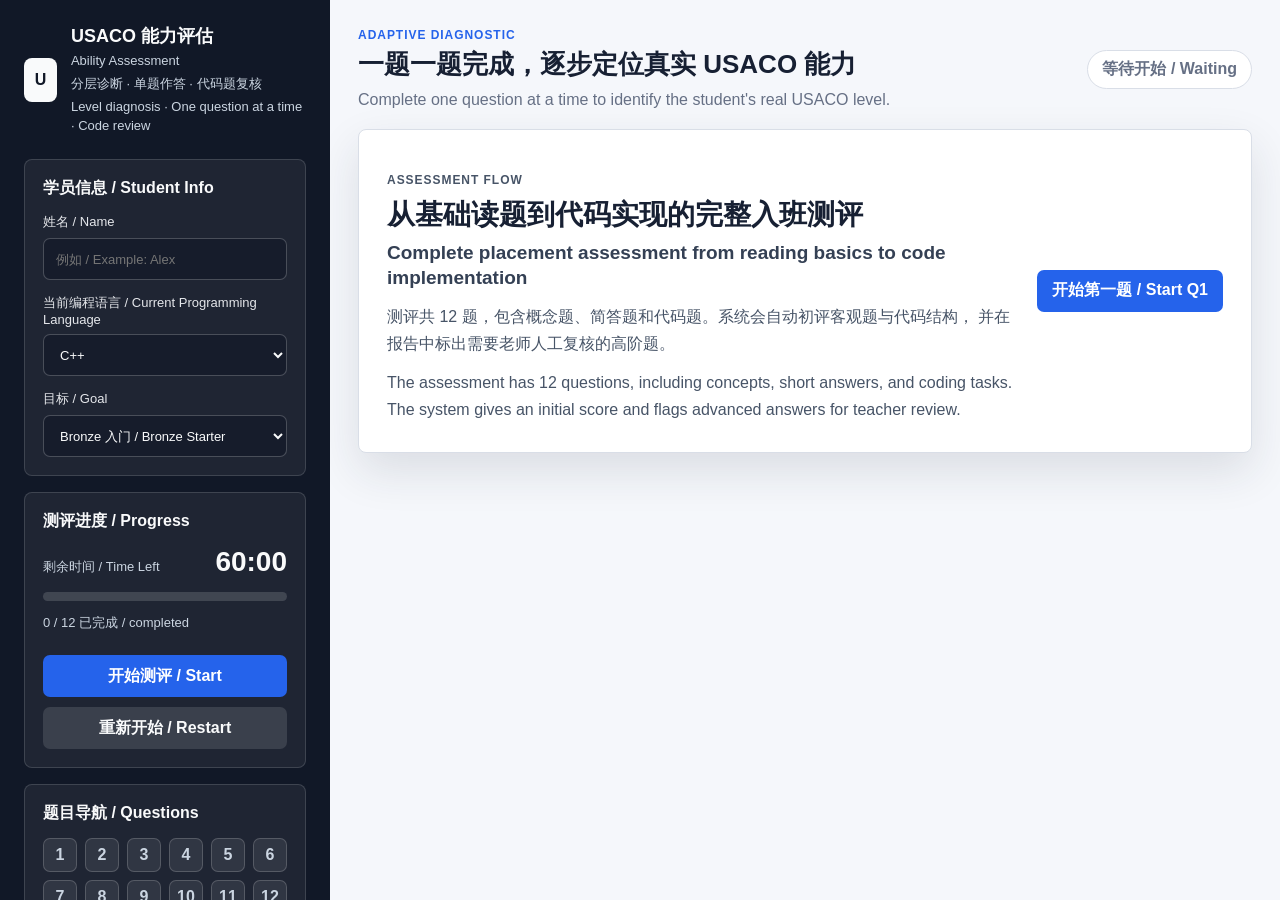
==== index.html @ 675e948f "Add bilingual assessment content" ====
<!doctype html>
<html lang="zh-CN">
  <head>
    <meta charset="utf-8">
    <meta name="viewport" content="width=device-width, initial-scale=1">
    <title>USACO 新学员能力评估 / New Student Assessment</title>
    <link rel="stylesheet" href="styles.css">
  </head>
  <body>
    <main class="app-shell">
      <aside class="sidebar" aria-label="测评控制台 / Assessment control panel">
        <div class="brand">
          <span class="brand-mark" aria-hidden="true">U</span>
          <div>
            <h1>USACO 能力评估</h1>
            <p>Ability Assessment</p>
            <p>分层诊断 · 单题作答 · 代码题复核</p>
            <p>Level diagnosis · One question at a time · Code review</p>
          </div>
        </div>

        <section class="panel student-panel" aria-labelledby="student-title">
          <h2 id="student-title">学员信息 / Student Info</h2>
          <label>
            姓名 / Name
            <input id="studentName" type="text" placeholder="例如 / Example: Alex">
          </label>
          <label>
            当前编程语言 / Current Programming Language
            <select id="studentLanguage">
              <option value="C++">C++</option>
              <option value="Python">Python</option>
              <option value="Java">Java</option>
              <option value="未确定 / Not sure">未确定 / Not sure</option>
            </select>
          </label>
          <label>
            目标 / Goal
            <select id="studentGoal">
              <option value="Bronze 入门 / Bronze Starter">Bronze 入门 / Bronze Starter</option>
              <option value="Bronze 冲 Silver / Bronze to Silver">Bronze 冲 Silver / Bronze to Silver</option>
              <option value="Silver 冲 Gold / Silver to Gold">Silver 冲 Gold / Silver to Gold</option>
              <option value="Gold 强化 / Gold Strengthening">Gold 强化 / Gold Strengthening</option>
            </select>
          </label>
        </section>

        <section class="panel progress-panel" aria-labelledby="progress-title">
          <h2 id="progress-title">测评进度 / Progress</h2>
          <div class="timer">
            <span>剩余时间 / Time Left</span>
            <strong id="timeLeft">60:00</strong>
          </div>
          <div class="progress-track" aria-hidden="true">
            <div id="progressFill"></div>
          </div>
          <p id="progressText">0 / 12 已完成 / completed</p>
          <button id="startBtn" class="primary-btn" type="button">开始测评 / Start</button>
          <button id="resetBtn" class="secondary-btn" type="button">重新开始 / Restart</button>
        </section>

        <section class="panel question-map" aria-labelledby="map-title">
          <h2 id="map-title">题目导航 / Questions</h2>
          <div id="questionMap" class="map-grid"></div>
        </section>
      </aside>

      <section class="workspace">
        <header class="topbar">
          <div>
            <p class="eyebrow">Adaptive Diagnostic</p>
            <h2>一题一题完成，逐步定位真实 USACO 能力</h2>
            <p class="subtitle">Complete one question at a time to identify the student's real USACO level.</p>
          </div>
          <div class="status-pill" id="levelPreview">等待开始 / Waiting</div>
        </header>

        <section id="intro" class="intro-panel">
          <div>
            <p class="eyebrow">Assessment Flow</p>
            <h2>从基础读题到代码实现的完整入班测评</h2>
            <h3>Complete placement assessment from reading basics to code implementation</h3>
            <p>
              测评共 12 题，包含概念题、简答题和代码题。系统会自动初评客观题与代码结构，
              并在报告中标出需要老师人工复核的高阶题。
            </p>
            <p>
              The assessment has 12 questions, including concepts, short answers, and coding tasks.
              The system gives an initial score and flags advanced answers for teacher review.
            </p>
          </div>
          <button id="introStartBtn" class="primary-action" type="button">开始第一题 / Start Q1</button>
        </section>

        <section id="questionStage" class="question-stage" aria-live="polite" hidden>
          <div class="stage-head">
            <div>
              <p id="questionKicker" class="eyebrow">Question</p>
              <h2 id="questionTitle"></h2>
            </div>
            <div id="questionType" class="type-pill"></div>
          </div>

          <article class="question-card">
            <div class="question-meta">
              <span id="questionBadge" class="badge"></span>
              <span id="questionPoints" class="points"></span>
            </div>
            <p id="questionPrompt" class="prompt"></p>
            <div id="problemBlock" class="problem-block" hidden></div>
            <div id="answerArea" class="answer-area"></div>
          </article>

          <div id="feedback" class="feedback" hidden></div>

          <nav class="stage-actions" aria-label="题目操作 / Question actions">
            <button id="prevBtn" class="secondary-btn" type="button">上一题 / Previous</button>
            <button id="saveBtn" class="primary-action" type="button">保存答案 / Save</button>
            <button id="nextBtn" class="secondary-btn" type="button">下一题 / Next</button>
            <button id="submitBtn" class="finish-btn" type="button">提交测评 / Submit</button>
          </nav>
        </section>

        <section id="report" class="report" aria-live="polite" hidden>
          <div class="report-header">
            <div>
              <p class="eyebrow">Assessment Report</p>
              <h2 id="reportTitle">测评报告 / Assessment Report</h2>
            </div>
            <button id="printBtn" class="secondary-btn" type="button">打印报告 / Print</button>
          </div>
          <div class="score-grid">
            <article>
              <span>综合分 / Overall Score</span>
              <strong id="finalScore">0</strong>
            </article>
            <article>
              <span>推荐班型 / Recommended Class</span>
              <strong id="recommendedLevel">待评估 / Pending</strong>
            </article>
            <article>
              <span>完成度 / Completion</span>
              <strong id="completionRate">0%</strong>
            </article>
          </div>
          <div class="report-columns">
            <div class="panel">
              <h3>能力雷达 / Skills</h3>
              <div id="skillBars" class="skill-bars"></div>
            </div>
            <div class="panel">
              <h3>诊断结论 / Diagnosis</h3>
              <ul id="diagnosisList" class="diagnosis-list"></ul>
            </div>
          </div>
          <div class="panel">
            <h3>代码题复核清单 / Code Review Checklist</h3>
            <div id="codeReviewList" class="review-list"></div>
          </div>
          <div class="panel">
            <h3>学习路径建议 / Study Plan</h3>
            <ol id="studyPlan" class="study-plan"></ol>
          </div>
        </section>
      </section>
    </main>

    <script src="app.js"></script>
  </body>
</html>
---- styles.css ----
:root {
  --ink: #172033;
  --muted: #667085;
  --line: #d9dee7;
  --paper: #f5f7fb;
  --surface: #ffffff;
  --accent: #2563eb;
  --accent-strong: #1747a6;
  --good: #15845b;
  --warn: #b86500;
  --danger: #b42318;
  --code: #101828;
  --shadow: 0 18px 45px rgba(31, 41, 55, 0.12);
}

* {
  box-sizing: border-box;
}

[hidden] {
  display: none !important;
}

body {
  margin: 0;
  color: var(--ink);
  background: var(--paper);
  font-family: "Segoe UI", "Microsoft YaHei", Arial, sans-serif;
}

button,
input,
select,
textarea {
  font: inherit;
}

button:disabled {
  cursor: not-allowed;
  opacity: 0.55;
}

.app-shell {
  display: grid;
  grid-template-columns: 330px minmax(0, 1fr);
  min-height: 100vh;
}

.sidebar {
  position: sticky;
  top: 0;
  height: 100vh;
  padding: 24px;
  background: #111827;
  color: #f9fafb;
  overflow-y: auto;
}

.brand {
  display: flex;
  align-items: center;
  gap: 14px;
  margin-bottom: 24px;
}

.brand-mark {
  display: grid;
  width: 44px;
  height: 44px;
  place-items: center;
  border-radius: 8px;
  background: #f9fafb;
  color: #111827;
  font-weight: 800;
}

.brand h1,
.brand p,
.panel h2,
.panel h3,
.topbar h2,
.topbar p,
.intro-panel h2,
.intro-panel h3,
.intro-panel p,
.question-card p,
.stage-head h2 {
  margin: 0;
}

.brand h1 {
  font-size: 18px;
}

.brand p {
  margin-top: 4px;
  color: #cbd5e1;
  font-size: 13px;
  line-height: 1.45;
}

.subtitle {
  max-width: 760px;
  margin-top: 6px !important;
  color: var(--muted);
  line-height: 1.45;
}

.panel {
  border: 1px solid var(--line);
  border-radius: 8px;
  background: var(--surface);
}

.sidebar .panel {
  border-color: rgba(255, 255, 255, 0.14);
  background: rgba(255, 255, 255, 0.06);
}

.student-panel,
.progress-panel,
.question-map {
  padding: 18px;
  margin-bottom: 16px;
}

.panel h2,
.panel h3 {
  font-size: 16px;
  margin-bottom: 14px;
}

label {
  display: grid;
  gap: 7px;
  margin-top: 14px;
  color: #e5e7eb;
  font-size: 13px;
}

input,
select {
  width: 100%;
  min-height: 42px;
  border: 1px solid rgba(255, 255, 255, 0.22);
  border-radius: 7px;
  padding: 0 12px;
  color: #f9fafb;
  background: rgba(17, 24, 39, 0.6);
}

select option {
  color: var(--ink);
}

.timer {
  display: flex;
  align-items: baseline;
  justify-content: space-between;
  gap: 12px;
  margin-bottom: 14px;
}

.timer span,
.progress-panel p {
  color: #cbd5e1;
  font-size: 13px;
}

.timer strong {
  font-size: 28px;
  letter-spacing: 0;
}

.progress-track {
  height: 9px;
  overflow: hidden;
  border-radius: 99px;
  background: rgba(255, 255, 255, 0.15);
}

.progress-track div {
  width: 0;
  height: 100%;
  background: #60a5fa;
  transition: width 180ms ease;
}

.primary-btn,
.secondary-btn,
.primary-action,
.finish-btn {
  min-height: 42px;
  border: 0;
  border-radius: 7px;
  padding: 0 15px;
  cursor: pointer;
  font-weight: 700;
}

.primary-btn,
.primary-action {
  color: #ffffff;
  background: var(--accent);
}

.primary-btn {
  width: 100%;
  margin-top: 10px;
}

.primary-btn:hover,
.primary-action:hover {
  background: var(--accent-strong);
}

.secondary-btn {
  color: var(--ink);
  background: #eef2f7;
}

.finish-btn {
  color: #ffffff;
  background: var(--good);
}

.sidebar .secondary-btn {
  width: 100%;
  margin-top: 10px;
  color: #f9fafb;
  background: rgba(255, 255, 255, 0.12);
}

.map-grid {
  display: grid;
  grid-template-columns: repeat(6, 1fr);
  gap: 8px;
}

.map-dot {
  min-width: 0;
  min-height: 34px;
  border: 1px solid rgba(255, 255, 255, 0.18);
  border-radius: 7px;
  color: #cbd5e1;
  background: rgba(255, 255, 255, 0.08);
  cursor: pointer;
  font-weight: 800;
}

.map-dot.done {
  color: #ffffff;
  background: rgba(37, 99, 235, 0.65);
}

.map-dot.active {
  outline: 2px solid #ffffff;
  outline-offset: 2px;
}

.workspace {
  min-width: 0;
  padding: 28px;
}

.topbar {
  display: flex;
  align-items: center;
  justify-content: space-between;
  gap: 20px;
  margin-bottom: 18px;
}

.eyebrow {
  color: var(--accent);
  font-size: 12px;
  font-weight: 800;
  letter-spacing: 0.08em;
  text-transform: uppercase;
}

.topbar h2 {
  margin-top: 5px;
  font-size: 26px;
}

.status-pill,
.type-pill {
  flex: 0 0 auto;
  border: 1px solid var(--line);
  border-radius: 999px;
  padding: 8px 14px;
  background: var(--surface);
  color: var(--muted);
  font-weight: 700;
}

.intro-panel,
.question-stage,
.report {
  max-width: 1060px;
}

.intro-panel {
  display: grid;
  grid-template-columns: minmax(0, 1fr) auto;
  align-items: center;
  gap: 24px;
  border: 1px solid var(--line);
  border-radius: 8px;
  padding: 28px;
  background: var(--surface);
  box-shadow: var(--shadow);
}

.intro-panel h2 {
  margin-top: 5px;
  font-size: 28px;
}

.intro-panel h3 {
  margin-top: 6px;
  color: #344054;
  font-size: 19px;
  font-weight: 700;
  line-height: 1.35;
}

.intro-panel p {
  max-width: 740px;
  margin-top: 12px;
  color: #475467;
  line-height: 1.7;
}

.stage-head {
  display: flex;
  align-items: center;
  justify-content: space-between;
  gap: 18px;
  margin-bottom: 16px;
}

.stage-head h2 {
  margin-top: 5px;
  font-size: 28px;
}

.question-card {
  display: grid;
  gap: 18px;
  border: 1px solid var(--line);
  border-radius: 8px;
  padding: 24px;
  background: var(--surface);
  box-shadow: 0 8px 25px rgba(31, 41, 55, 0.06);
}

.question-meta {
  display: flex;
  justify-content: space-between;
  gap: 12px;
  color: var(--muted);
  font-size: 12px;
  font-weight: 800;
}

.badge {
  border-radius: 999px;
  padding: 5px 9px;
  background: #eef2f7;
  color: #344054;
}

.points {
  padding-top: 5px;
}

.prompt {
  color: #344054;
  font-size: 17px;
  line-height: 1.7;
}

.problem-block {
  display: grid;
  gap: 16px;
  border: 1px solid #e4e7ec;
  border-radius: 8px;
  padding: 16px;
  background: #fbfcfe;
}

.problem-block dl {
  display: grid;
  gap: 10px;
  margin: 0;
}

.problem-block dl div {
  display: grid;
  grid-template-columns: 56px minmax(0, 1fr);
  gap: 10px;
}

.problem-block dt {
  color: var(--muted);
  font-weight: 800;
}

.problem-block dd {
  margin: 0;
  color: #344054;
  line-height: 1.55;
}

.samples {
  display: grid;
  grid-template-columns: repeat(2, minmax(0, 1fr));
  gap: 12px;
}

.samples span {
  display: block;
  margin-bottom: 6px;
  color: var(--muted);
  font-size: 13px;
  font-weight: 800;
}

pre,
textarea {
  font-family: Consolas, "Cascadia Mono", "Courier New", monospace;
}

pre {
  overflow: auto;
  margin: 0;
  border-radius: 7px;
  padding: 12px;
  color: #f8fafc;
  background: var(--code);
  line-height: 1.5;
}

.options {
  display: grid;
  gap: 10px;
}

.option {
  display: grid;
  grid-template-columns: 20px minmax(0, 1fr);
  align-items: start;
  gap: 10px;
  min-height: 46px;
  border: 1px solid var(--line);
  border-radius: 7px;
  padding: 12px;
  color: var(--ink);
  background: #fbfcfe;
  cursor: pointer;
}

.option input {
  width: 16px;
  height: 16px;
  min-height: 16px;
  margin: 2px 0 0;
  accent-color: var(--accent);
}

.option:has(input:checked) {
  border-color: var(--accent);
  background: #eff6ff;
}

.written-answer,
.code-answer {
  display: grid;
  gap: 12px;
}

textarea {
  width: 100%;
  resize: vertical;
  border: 1px solid var(--line);
  border-radius: 8px;
  padding: 14px;
  color: var(--ink);
  background: #fbfcfe;
  line-height: 1.55;
}

textarea:focus {
  border-color: var(--accent);
  outline: 3px solid rgba(37, 99, 235, 0.16);
}

.written-answer p,
.rubric p {
  margin: 0;
  color: var(--muted);
  line-height: 1.6;
}

.rubric {
  border: 1px solid #e4e7ec;
  border-radius: 8px;
  padding: 14px;
  background: #fbfcfe;
}

.rubric strong {
  display: block;
  margin-bottom: 8px;
}

.rubric ul {
  margin: 0 0 10px;
  padding-left: 20px;
  color: #475467;
  line-height: 1.6;
}

.feedback {
  margin-top: 14px;
  border-radius: 8px;
  padding: 12px 14px;
  font-weight: 700;
}

.feedback.good {
  color: #075e42;
  background: #dcfce7;
}

.feedback.warn {
  color: #8a4b00;
  background: #fff4d6;
}

.stage-actions {
  display: flex;
  flex-wrap: wrap;
  justify-content: flex-end;
  gap: 10px;
  margin-top: 18px;
}

.report {
  margin-top: 24px;
  padding-top: 4px;
}

.report-header {
  display: flex;
  align-items: center;
  justify-content: space-between;
  gap: 16px;
  margin-bottom: 16px;
}

.report-header h2 {
  margin: 4px 0 0;
}

.score-grid {
  display: grid;
  grid-template-columns: repeat(3, minmax(0, 1fr));
  gap: 14px;
  margin-bottom: 16px;
}

.score-grid article {
  border: 1px solid var(--line);
  border-radius: 8px;
  padding: 18px;
  background: var(--surface);
}

.score-grid span {
  color: var(--muted);
  font-size: 13px;
}

.score-grid strong {
  display: block;
  margin-top: 8px;
  font-size: 26px;
}

.report-columns {
  display: grid;
  grid-template-columns: minmax(0, 1fr) minmax(0, 1fr);
  gap: 16px;
  margin-bottom: 16px;
}

.report .panel {
  padding: 18px;
  margin-bottom: 16px;
}

.skill-bars {
  display: grid;
  gap: 12px;
}

.skill-row {
  display: grid;
  gap: 6px;
}

.skill-label {
  display: flex;
  justify-content: space-between;
  gap: 10px;
  color: #344054;
  font-size: 13px;
  font-weight: 700;
}

.bar {
  height: 9px;
  overflow: hidden;
  border-radius: 999px;
  background: #eef2f7;
}

.bar div {
  height: 100%;
  border-radius: inherit;
  background: var(--good);
}

.diagnosis-list,
.study-plan {
  margin: 0;
  padding-left: 20px;
  color: #475467;
  line-height: 1.7;
}

.review-list {
  display: grid;
  gap: 12px;
}

.review-item {
  display: grid;
  gap: 10px;
  border: 1px solid #e4e7ec;
  border-radius: 8px;
  padding: 14px;
  background: #fbfcfe;
}

.review-item div {
  display: flex;
  justify-content: space-between;
  gap: 12px;
}

.review-item span,
.review-item p {
  color: var(--muted);
}

.review-item p {
  margin: 0;
  line-height: 1.55;
}

@media (max-width: 980px) {
  .app-shell {
    grid-template-columns: 1fr;
  }

  .sidebar {
    position: static;
    height: auto;
  }

  .intro-panel,
  .samples,
  .report-columns {
    grid-template-columns: 1fr;
  }
}

@media (max-width: 640px) {
  .workspace,
  .sidebar {
    padding: 18px;
  }

  .topbar,
  .stage-head,
  .report-header,
  .review-item div {
    align-items: stretch;
    flex-direction: column;
  }

  .topbar h2,
  .stage-head h2,
  .intro-panel h2 {
    font-size: 22px;
  }

  .score-grid {
    grid-template-columns: 1fr;
  }

  .stage-actions {
    justify-content: stretch;
  }

  .stage-actions button {
    flex: 1 1 140px;
  }
}

@media print {
  .sidebar,
  .intro-panel,
  .question-stage,
  #printBtn {
    display: none;
  }

  .app-shell {
    display: block;
  }

  .workspace {
    padding: 0;
  }
}
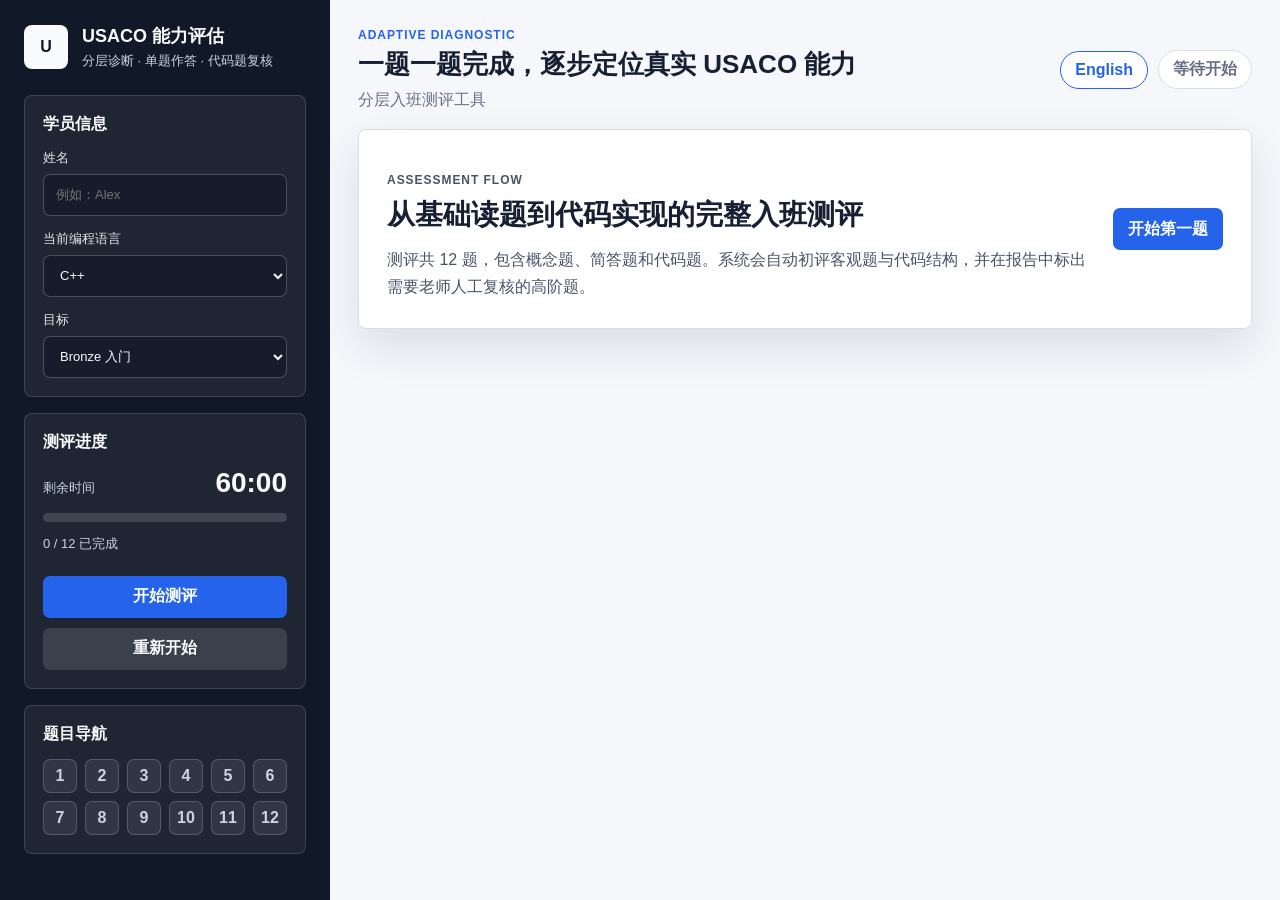
==== commit 3bb536f5: "Add language toggle for assessment" ====
--- a/index.html
+++ b/index.html
@@ -3,64 +3,62 @@
   <head>
     <meta charset="utf-8">
     <meta name="viewport" content="width=device-width, initial-scale=1">
-    <title>USACO 新学员能力评估 / New Student Assessment</title>
+    <title>USACO 新学员能力评估</title>
     <link rel="stylesheet" href="styles.css">
   </head>
   <body>
     <main class="app-shell">
-      <aside class="sidebar" aria-label="测评控制台 / Assessment control panel">
+      <aside class="sidebar" aria-label="测评控制台">
         <div class="brand">
           <span class="brand-mark" aria-hidden="true">U</span>
           <div>
             <h1>USACO 能力评估</h1>
-            <p>Ability Assessment</p>
-            <p>分层诊断 · 单题作答 · 代码题复核</p>
-            <p>Level diagnosis · One question at a time · Code review</p>
+            <p id="brandTagline">分层诊断 · 单题作答 · 代码题复核</p>
           </div>
         </div>
 
         <section class="panel student-panel" aria-labelledby="student-title">
-          <h2 id="student-title">学员信息 / Student Info</h2>
+          <h2 id="student-title">学员信息</h2>
           <label>
-            姓名 / Name
-            <input id="studentName" type="text" placeholder="例如 / Example: Alex">
+            <span id="studentNameLabel">姓名</span>
+            <input id="studentName" type="text" placeholder="例如：Alex">
           </label>
           <label>
-            当前编程语言 / Current Programming Language
+            <span id="studentLanguageLabel">当前编程语言</span>
             <select id="studentLanguage">
               <option value="C++">C++</option>
               <option value="Python">Python</option>
               <option value="Java">Java</option>
-              <option value="未确定 / Not sure">未确定 / Not sure</option>
+              <option value="undecided">未确定</option>
             </select>
           </label>
           <label>
-            目标 / Goal
+            <span id="studentGoalLabel">目标</span>
             <select id="studentGoal">
-              <option value="Bronze 入门 / Bronze Starter">Bronze 入门 / Bronze Starter</option>
-              <option value="Bronze 冲 Silver / Bronze to Silver">Bronze 冲 Silver / Bronze to Silver</option>
-              <option value="Silver 冲 Gold / Silver to Gold">Silver 冲 Gold / Silver to Gold</option>
-              <option value="Gold 强化 / Gold Strengthening">Gold 强化 / Gold Strengthening</option>
+              <option value="bronze-starter">Bronze 入门</option>
+              <option value="bronze-to-silver">Bronze 冲 Silver</option>
+              <option value="silver-to-gold">Silver 冲 Gold</option>
+              <option value="gold-intensive">Gold 强化</option>
             </select>
           </label>
         </section>
 
         <section class="panel progress-panel" aria-labelledby="progress-title">
-          <h2 id="progress-title">测评进度 / Progress</h2>
+          <h2 id="progress-title">测评进度</h2>
           <div class="timer">
-            <span>剩余时间 / Time Left</span>
+            <span id="timeLeftLabel">剩余时间</span>
             <strong id="timeLeft">60:00</strong>
           </div>
           <div class="progress-track" aria-hidden="true">
             <div id="progressFill"></div>
           </div>
-          <p id="progressText">0 / 12 已完成 / completed</p>
-          <button id="startBtn" class="primary-btn" type="button">开始测评 / Start</button>
-          <button id="resetBtn" class="secondary-btn" type="button">重新开始 / Restart</button>
+          <p id="progressText">0 / 12 已完成</p>
+          <button id="startBtn" class="primary-btn" type="button">开始测评</button>
+          <button id="resetBtn" class="secondary-btn" type="button">重新开始</button>
         </section>
 
         <section class="panel question-map" aria-labelledby="map-title">
-          <h2 id="map-title">题目导航 / Questions</h2>
+          <h2 id="map-title">题目导航</h2>
           <div id="questionMap" class="map-grid"></div>
         </section>
       </aside>
@@ -68,28 +66,26 @@
       <section class="workspace">
         <header class="topbar">
           <div>
-            <p class="eyebrow">Adaptive Diagnostic</p>
-            <h2>一题一题完成，逐步定位真实 USACO 能力</h2>
-            <p class="subtitle">Complete one question at a time to identify the student's real USACO level.</p>
+            <p id="topEyebrow" class="eyebrow">Adaptive Diagnostic</p>
+            <h2 id="topTitle">一题一题完成，逐步定位真实 USACO 能力</h2>
+            <p id="topSubtitle" class="subtitle">分层入班测评工具</p>
           </div>
-          <div class="status-pill" id="levelPreview">等待开始 / Waiting</div>
+          <div class="topbar-actions">
+            <button id="languageToggle" class="language-btn" type="button">English</button>
+            <div class="status-pill" id="levelPreview">等待开始</div>
+          </div>
         </header>
 
         <section id="intro" class="intro-panel">
           <div>
-            <p class="eyebrow">Assessment Flow</p>
-            <h2>从基础读题到代码实现的完整入班测评</h2>
-            <h3>Complete placement assessment from reading basics to code implementation</h3>
-            <p>
+            <p id="introEyebrow" class="eyebrow">Assessment Flow</p>
+            <h2 id="introTitle">从基础读题到代码实现的完整入班测评</h2>
+            <p id="introCopy">
               测评共 12 题，包含概念题、简答题和代码题。系统会自动初评客观题与代码结构，
               并在报告中标出需要老师人工复核的高阶题。
             </p>
-            <p>
-              The assessment has 12 questions, including concepts, short answers, and coding tasks.
-              The system gives an initial score and flags advanced answers for teacher review.
-            </p>
           </div>
-          <button id="introStartBtn" class="primary-action" type="button">开始第一题 / Start Q1</button>
+          <button id="introStartBtn" class="primary-action" type="button">开始第一题</button>
         </section>
 
         <section id="questionStage" class="question-stage" aria-live="polite" hidden>
@@ -113,11 +109,11 @@
 
           <div id="feedback" class="feedback" hidden></div>
 
-          <nav class="stage-actions" aria-label="题目操作 / Question actions">
-            <button id="prevBtn" class="secondary-btn" type="button">上一题 / Previous</button>
-            <button id="saveBtn" class="primary-action" type="button">保存答案 / Save</button>
-            <button id="nextBtn" class="secondary-btn" type="button">下一题 / Next</button>
-            <button id="submitBtn" class="finish-btn" type="button">提交测评 / Submit</button>
+          <nav class="stage-actions" aria-label="题目操作">
+            <button id="prevBtn" class="secondary-btn" type="button">上一题</button>
+            <button id="saveBtn" class="primary-action" type="button">保存答案</button>
+            <button id="nextBtn" class="secondary-btn" type="button">下一题</button>
+            <button id="submitBtn" class="finish-btn" type="button">提交测评</button>
           </nav>
         </section>
 
@@ -125,40 +121,40 @@
           <div class="report-header">
             <div>
               <p class="eyebrow">Assessment Report</p>
-              <h2 id="reportTitle">测评报告 / Assessment Report</h2>
+              <h2 id="reportTitle">测评报告</h2>
             </div>
-            <button id="printBtn" class="secondary-btn" type="button">打印报告 / Print</button>
+            <button id="printBtn" class="secondary-btn" type="button">打印报告</button>
           </div>
           <div class="score-grid">
             <article>
-              <span>综合分 / Overall Score</span>
+              <span id="finalScoreLabel">综合分</span>
               <strong id="finalScore">0</strong>
             </article>
             <article>
-              <span>推荐班型 / Recommended Class</span>
-              <strong id="recommendedLevel">待评估 / Pending</strong>
+              <span id="recommendedLevelLabel">推荐班型</span>
+              <strong id="recommendedLevel">待评估</strong>
             </article>
             <article>
-              <span>完成度 / Completion</span>
+              <span id="completionRateLabel">完成度</span>
               <strong id="completionRate">0%</strong>
             </article>
           </div>
           <div class="report-columns">
             <div class="panel">
-              <h3>能力雷达 / Skills</h3>
+              <h3 id="skillBarsTitle">能力雷达</h3>
               <div id="skillBars" class="skill-bars"></div>
             </div>
             <div class="panel">
-              <h3>诊断结论 / Diagnosis</h3>
+              <h3 id="diagnosisTitle">诊断结论</h3>
               <ul id="diagnosisList" class="diagnosis-list"></ul>
             </div>
           </div>
           <div class="panel">
-            <h3>代码题复核清单 / Code Review Checklist</h3>
+            <h3 id="codeReviewTitle">代码题复核清单</h3>
             <div id="codeReviewList" class="review-list"></div>
           </div>
           <div class="panel">
-            <h3>学习路径建议 / Study Plan</h3>
+            <h3 id="studyPlanTitle">学习路径建议</h3>
             <ol id="studyPlan" class="study-plan"></ol>
           </div>
         </section>
--- a/styles.css
+++ b/styles.css
@@ -271,6 +271,12 @@
   margin-bottom: 18px;
 }
 
+.topbar-actions {
+  display: flex;
+  align-items: center;
+  gap: 10px;
+}
+
 .eyebrow {
   color: var(--accent);
   font-size: 12px;
@@ -293,6 +299,23 @@
   background: var(--surface);
   color: var(--muted);
   font-weight: 700;
+}
+
+.language-btn {
+  flex: 0 0 auto;
+  min-height: 38px;
+  border: 1px solid var(--accent);
+  border-radius: 999px;
+  padding: 0 14px;
+  color: var(--accent);
+  background: #ffffff;
+  cursor: pointer;
+  font-weight: 800;
+}
+
+.language-btn:hover {
+  color: #ffffff;
+  background: var(--accent);
 }
 
 .intro-panel,
@@ -696,6 +719,7 @@
   }
 
   .topbar,
+  .topbar-actions,
   .stage-head,
   .report-header,
   .review-item div {
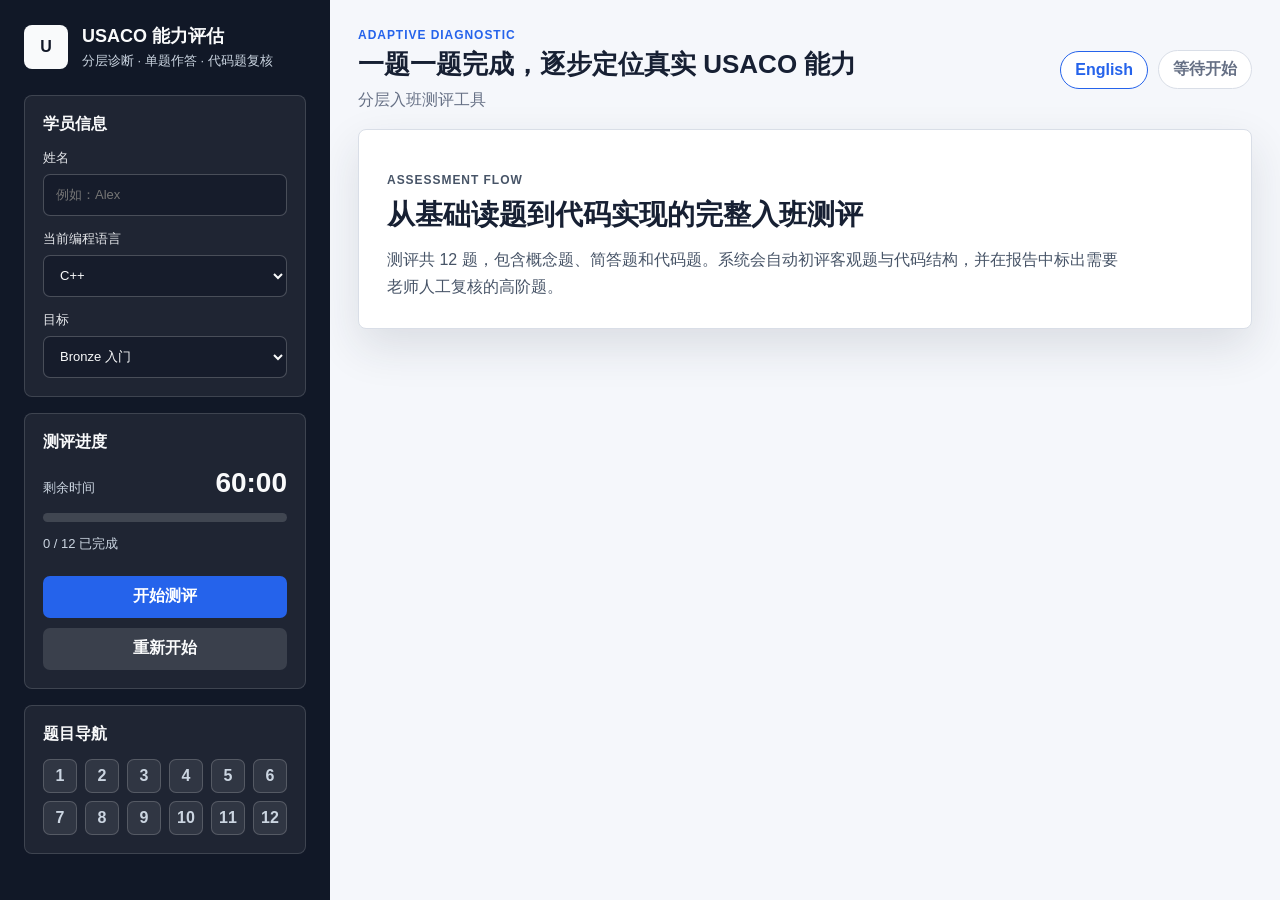
==== commit 4b35bbfb: "Remove duplicate assessment start action" ====
--- a/index.html
+++ b/index.html
@@ -85,7 +85,6 @@
               并在报告中标出需要老师人工复核的高阶题。
             </p>
           </div>
-          <button id="introStartBtn" class="primary-action" type="button">开始第一题</button>
         </section>
 
         <section id="questionStage" class="question-stage" aria-live="polite" hidden>
--- a/styles.css
+++ b/styles.css
@@ -325,10 +325,6 @@
 }
 
 .intro-panel {
-  display: grid;
-  grid-template-columns: minmax(0, 1fr) auto;
-  align-items: center;
-  gap: 24px;
   border: 1px solid var(--line);
   border-radius: 8px;
   padding: 28px;
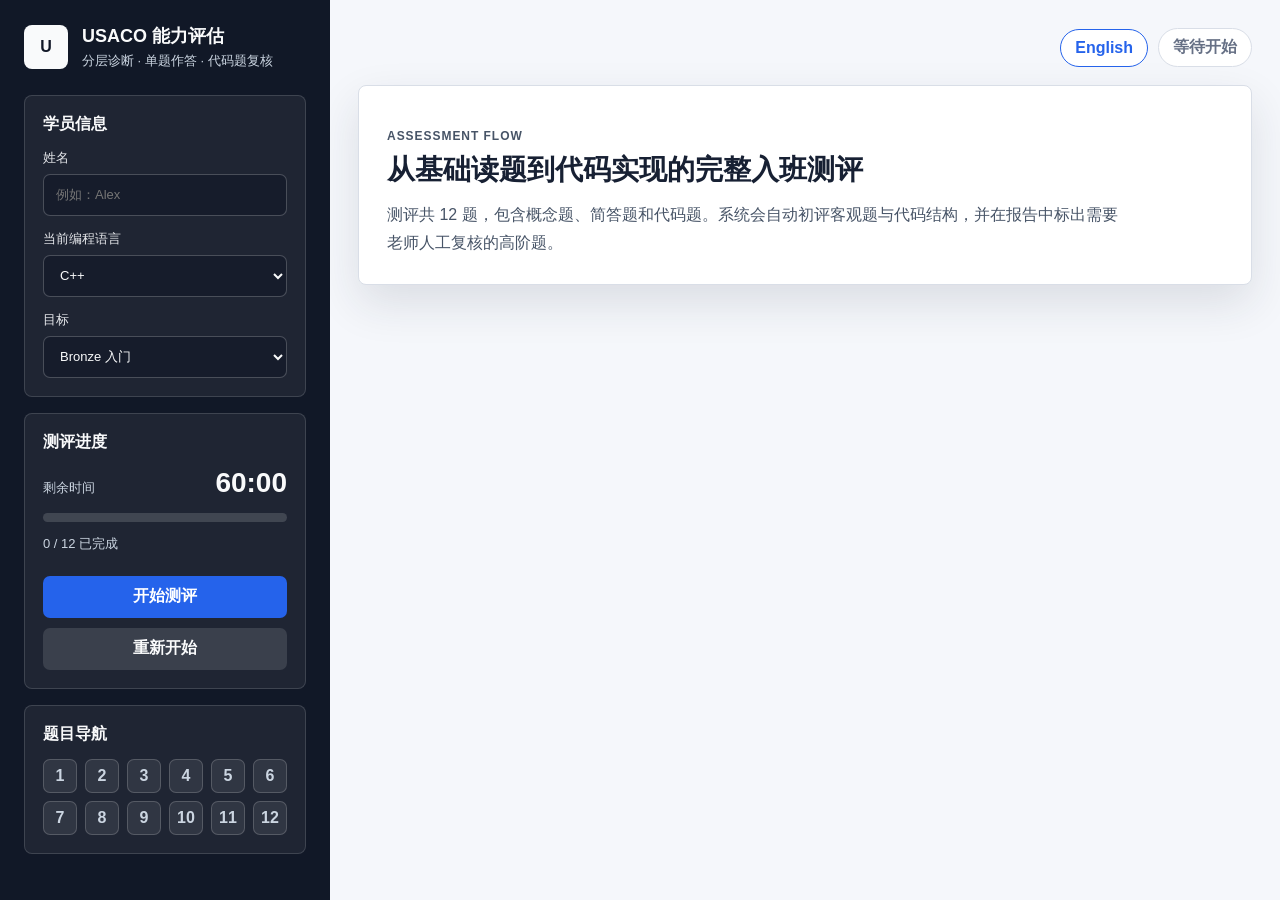
==== commit ef6db5de: "Remove top diagnostic heading" ====
--- a/index.html
+++ b/index.html
@@ -65,11 +65,6 @@
 
       <section class="workspace">
         <header class="topbar">
-          <div>
-            <p id="topEyebrow" class="eyebrow">Adaptive Diagnostic</p>
-            <h2 id="topTitle">一题一题完成，逐步定位真实 USACO 能力</h2>
-            <p id="topSubtitle" class="subtitle">分层入班测评工具</p>
-          </div>
           <div class="topbar-actions">
             <button id="languageToggle" class="language-btn" type="button">English</button>
             <div class="status-pill" id="levelPreview">等待开始</div>
--- a/styles.css
+++ b/styles.css
@@ -266,7 +266,7 @@
 .topbar {
   display: flex;
   align-items: center;
-  justify-content: space-between;
+  justify-content: flex-end;
   gap: 20px;
   margin-bottom: 18px;
 }
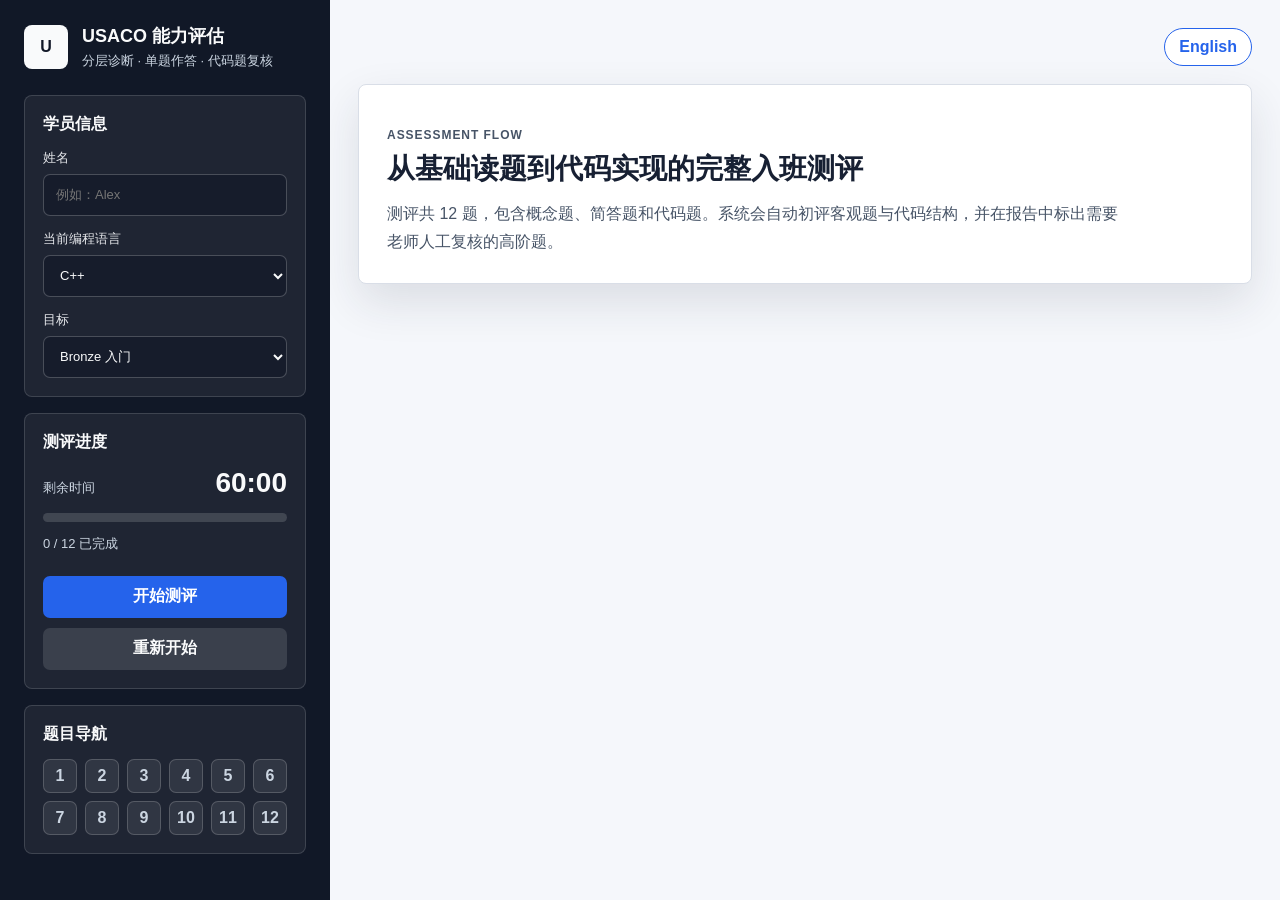
==== commit 6c82ef37: "Remove assessment status pill" ====
--- a/index.html
+++ b/index.html
@@ -67,7 +67,6 @@
         <header class="topbar">
           <div class="topbar-actions">
             <button id="languageToggle" class="language-btn" type="button">English</button>
-            <div class="status-pill" id="levelPreview">等待开始</div>
           </div>
         </header>
 
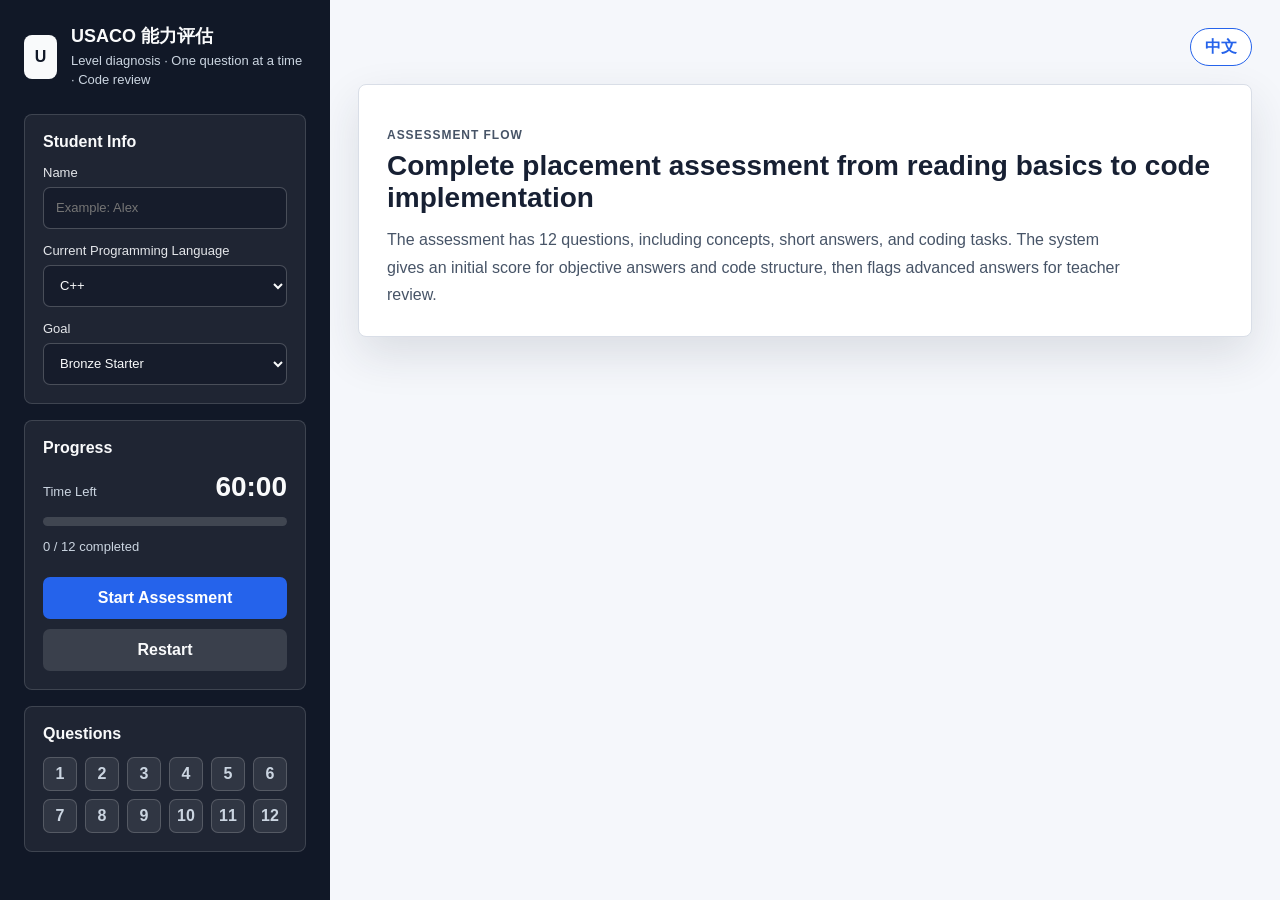
==== commit 70c00235: "Set English as default language" ====
--- a/index.html
+++ b/index.html
@@ -1,9 +1,9 @@
 <!doctype html>
-<html lang="zh-CN">
+<html lang="en">
   <head>
     <meta charset="utf-8">
     <meta name="viewport" content="width=device-width, initial-scale=1">
-    <title>USACO 新学员能力评估</title>
+    <title>USACO New Student Assessment</title>
     <link rel="stylesheet" href="styles.css">
   </head>
   <body>
@@ -66,7 +66,7 @@
       <section class="workspace">
         <header class="topbar">
           <div class="topbar-actions">
-            <button id="languageToggle" class="language-btn" type="button">English</button>
+            <button id="languageToggle" class="language-btn" type="button">中文</button>
           </div>
         </header>
 
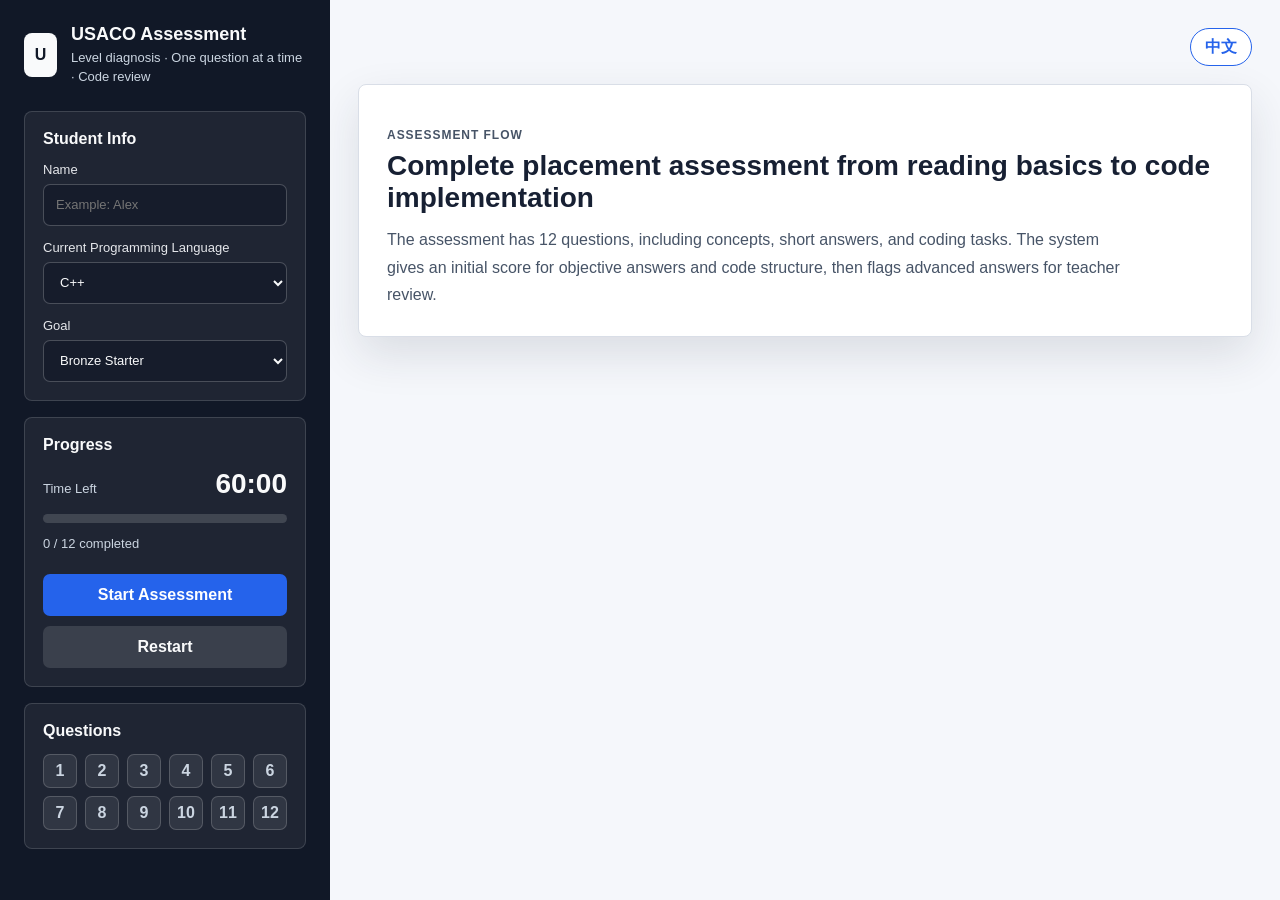
==== commit b36056ab: "Refactor data model, persist progress, harden a11y Merge questions+questionEnglish into one bilingua" ====
--- a/index.html
+++ b/index.html
@@ -8,23 +8,23 @@
   </head>
   <body>
     <main class="app-shell">
-      <aside class="sidebar" aria-label="测评控制台">
+      <aside class="sidebar" aria-label="测评控制台" data-i18n-aria-label="sidebarAriaLabel">
         <div class="brand">
           <span class="brand-mark" aria-hidden="true">U</span>
           <div>
-            <h1>USACO 能力评估</h1>
-            <p id="brandTagline">分层诊断 · 单题作答 · 代码题复核</p>
+            <h1 data-i18n="brandTitle">USACO 能力评估</h1>
+            <p id="brandTagline" data-i18n="brandTagline">分层诊断 · 单题作答 · 代码题复核</p>
           </div>
         </div>
 
         <section class="panel student-panel" aria-labelledby="student-title">
-          <h2 id="student-title">学员信息</h2>
+          <h2 id="student-title" data-i18n="studentTitle">学员信息</h2>
           <label>
-            <span id="studentNameLabel">姓名</span>
-            <input id="studentName" type="text" placeholder="例如：Alex">
+            <span id="studentNameLabel" data-i18n="studentNameLabel">姓名</span>
+            <input id="studentName" type="text" placeholder="例如：Alex" data-i18n-placeholder="studentNamePlaceholder" autocomplete="off">
           </label>
           <label>
-            <span id="studentLanguageLabel">当前编程语言</span>
+            <span id="studentLanguageLabel" data-i18n="studentLanguageLabel">当前编程语言</span>
             <select id="studentLanguage">
               <option value="C++">C++</option>
               <option value="Python">Python</option>
@@ -33,7 +33,7 @@
             </select>
           </label>
           <label>
-            <span id="studentGoalLabel">目标</span>
+            <span id="studentGoalLabel" data-i18n="studentGoalLabel">目标</span>
             <select id="studentGoal">
               <option value="bronze-starter">Bronze 入门</option>
               <option value="bronze-to-silver">Bronze 冲 Silver</option>
@@ -44,40 +44,37 @@
         </section>
 
         <section class="panel progress-panel" aria-labelledby="progress-title">
-          <h2 id="progress-title">测评进度</h2>
+          <h2 id="progress-title" data-i18n="progressTitle">测评进度</h2>
           <div class="timer">
-            <span id="timeLeftLabel">剩余时间</span>
-            <strong id="timeLeft">60:00</strong>
+            <span id="timeLeftLabel" data-i18n="timeLeftLabel">剩余时间</span>
+            <strong id="timeLeft" role="timer" aria-live="off">60:00</strong>
           </div>
           <div class="progress-track" aria-hidden="true">
             <div id="progressFill"></div>
           </div>
-          <p id="progressText">0 / 12 已完成</p>
+          <p id="progressText" aria-live="polite">0 / 12 已完成</p>
           <button id="startBtn" class="primary-btn" type="button">开始测评</button>
-          <button id="resetBtn" class="secondary-btn" type="button">重新开始</button>
+          <button id="resetBtn" class="secondary-btn" type="button" data-i18n="reset">重新开始</button>
         </section>
 
         <section class="panel question-map" aria-labelledby="map-title">
-          <h2 id="map-title">题目导航</h2>
-          <div id="questionMap" class="map-grid"></div>
+          <h2 id="map-title" data-i18n="mapTitle">题目导航</h2>
+          <div id="questionMap" class="map-grid" role="list"></div>
         </section>
       </aside>
 
       <section class="workspace">
         <header class="topbar">
           <div class="topbar-actions">
-            <button id="languageToggle" class="language-btn" type="button">中文</button>
+            <button id="languageToggle" class="language-btn" type="button" data-i18n="switchLanguage">中文</button>
           </div>
         </header>
 
         <section id="intro" class="intro-panel">
           <div>
-            <p id="introEyebrow" class="eyebrow">Assessment Flow</p>
-            <h2 id="introTitle">从基础读题到代码实现的完整入班测评</h2>
-            <p id="introCopy">
-              测评共 12 题，包含概念题、简答题和代码题。系统会自动初评客观题与代码结构，
-              并在报告中标出需要老师人工复核的高阶题。
-            </p>
+            <p id="introEyebrow" class="eyebrow" data-i18n="introEyebrow">Assessment Flow</p>
+            <h2 id="introTitle" data-i18n="introTitle">从基础读题到代码实现的完整入班测评</h2>
+            <p id="introCopy" data-i18n="introCopy">测评共 12 题，包含概念题、简答题和代码题。系统会自动初评客观题与代码结构，并在报告中标出需要老师人工复核的高阶题。</p>
           </div>
         </section>
 
@@ -100,54 +97,54 @@
             <div id="answerArea" class="answer-area"></div>
           </article>
 
-          <div id="feedback" class="feedback" hidden></div>
+          <div id="feedback" class="feedback" role="status" hidden></div>
 
-          <nav class="stage-actions" aria-label="题目操作">
-            <button id="prevBtn" class="secondary-btn" type="button">上一题</button>
-            <button id="saveBtn" class="primary-action" type="button">保存答案</button>
-            <button id="nextBtn" class="secondary-btn" type="button">下一题</button>
-            <button id="submitBtn" class="finish-btn" type="button">提交测评</button>
+          <nav class="stage-actions" aria-label="题目操作" data-i18n-aria-label="stageActionsAriaLabel">
+            <button id="prevBtn" class="secondary-btn" type="button" data-i18n="prev">上一题</button>
+            <button id="saveBtn" class="primary-action" type="button" data-i18n="save">保存答案</button>
+            <button id="nextBtn" class="secondary-btn" type="button" data-i18n="next">下一题</button>
+            <button id="submitBtn" class="finish-btn" type="button" data-i18n="submit">提交测评</button>
           </nav>
         </section>
 
         <section id="report" class="report" aria-live="polite" hidden>
           <div class="report-header">
             <div>
-              <p class="eyebrow">Assessment Report</p>
-              <h2 id="reportTitle">测评报告</h2>
+              <p class="eyebrow" data-i18n="reportEyebrow">Assessment Report</p>
+              <h2 id="reportTitle" data-i18n="reportTitle">测评报告</h2>
             </div>
-            <button id="printBtn" class="secondary-btn" type="button">打印报告</button>
+            <button id="printBtn" class="secondary-btn" type="button" data-i18n="print">打印报告</button>
           </div>
           <div class="score-grid">
             <article>
-              <span id="finalScoreLabel">综合分</span>
+              <span id="finalScoreLabel" data-i18n="finalScoreLabel">综合分</span>
               <strong id="finalScore">0</strong>
             </article>
             <article>
-              <span id="recommendedLevelLabel">推荐班型</span>
+              <span id="recommendedLevelLabel" data-i18n="recommendedLevelLabel">推荐班型</span>
               <strong id="recommendedLevel">待评估</strong>
             </article>
             <article>
-              <span id="completionRateLabel">完成度</span>
+              <span id="completionRateLabel" data-i18n="completionRateLabel">完成度</span>
               <strong id="completionRate">0%</strong>
             </article>
           </div>
           <div class="report-columns">
             <div class="panel">
-              <h3 id="skillBarsTitle">能力雷达</h3>
+              <h3 id="skillBarsTitle" data-i18n="skillBarsTitle">能力雷达</h3>
               <div id="skillBars" class="skill-bars"></div>
             </div>
             <div class="panel">
-              <h3 id="diagnosisTitle">诊断结论</h3>
+              <h3 id="diagnosisTitle" data-i18n="diagnosisTitle">诊断结论</h3>
               <ul id="diagnosisList" class="diagnosis-list"></ul>
             </div>
           </div>
           <div class="panel">
-            <h3 id="codeReviewTitle">代码题复核清单</h3>
+            <h3 id="codeReviewTitle" data-i18n="codeReviewTitle">代码题复核清单</h3>
             <div id="codeReviewList" class="review-list"></div>
           </div>
           <div class="panel">
-            <h3 id="studyPlanTitle">学习路径建议</h3>
+            <h3 id="studyPlanTitle" data-i18n="studyPlanTitle">学习路径建议</h3>
             <ol id="studyPlan" class="study-plan"></ol>
           </div>
         </section>
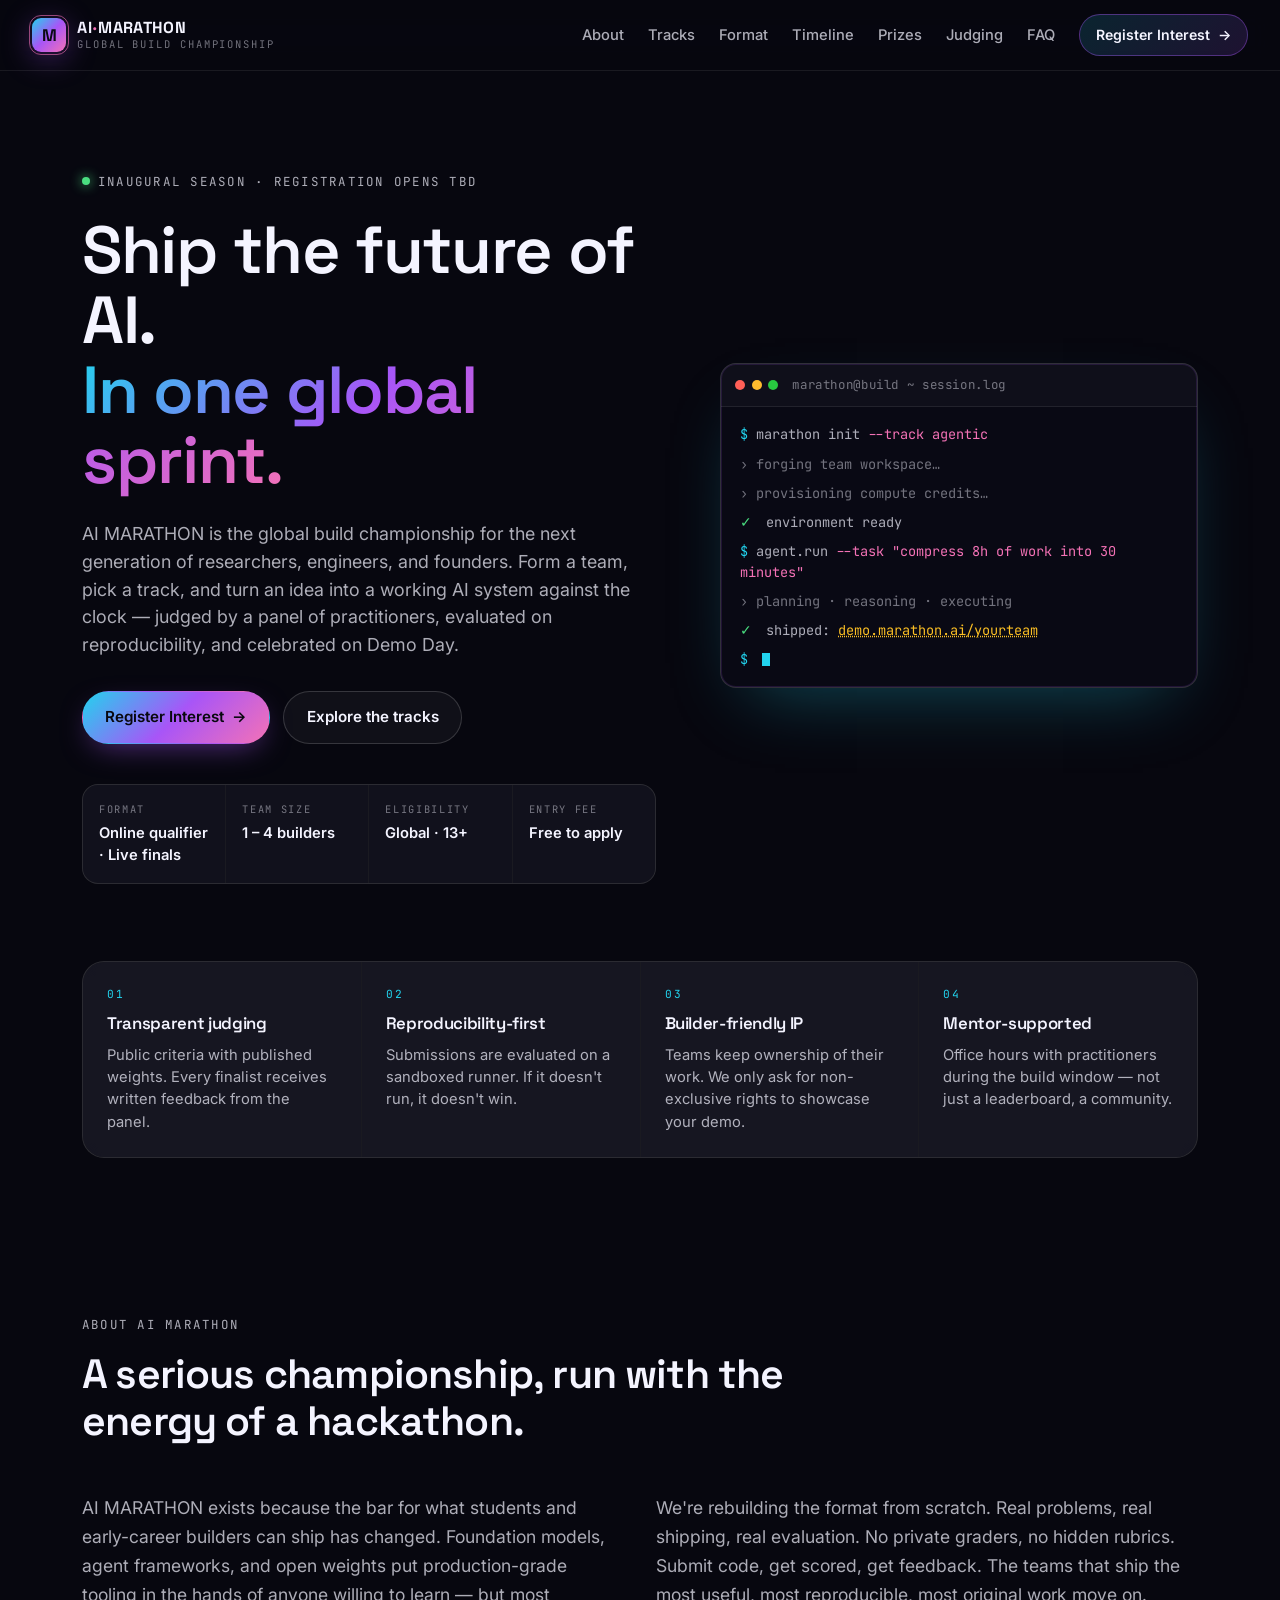
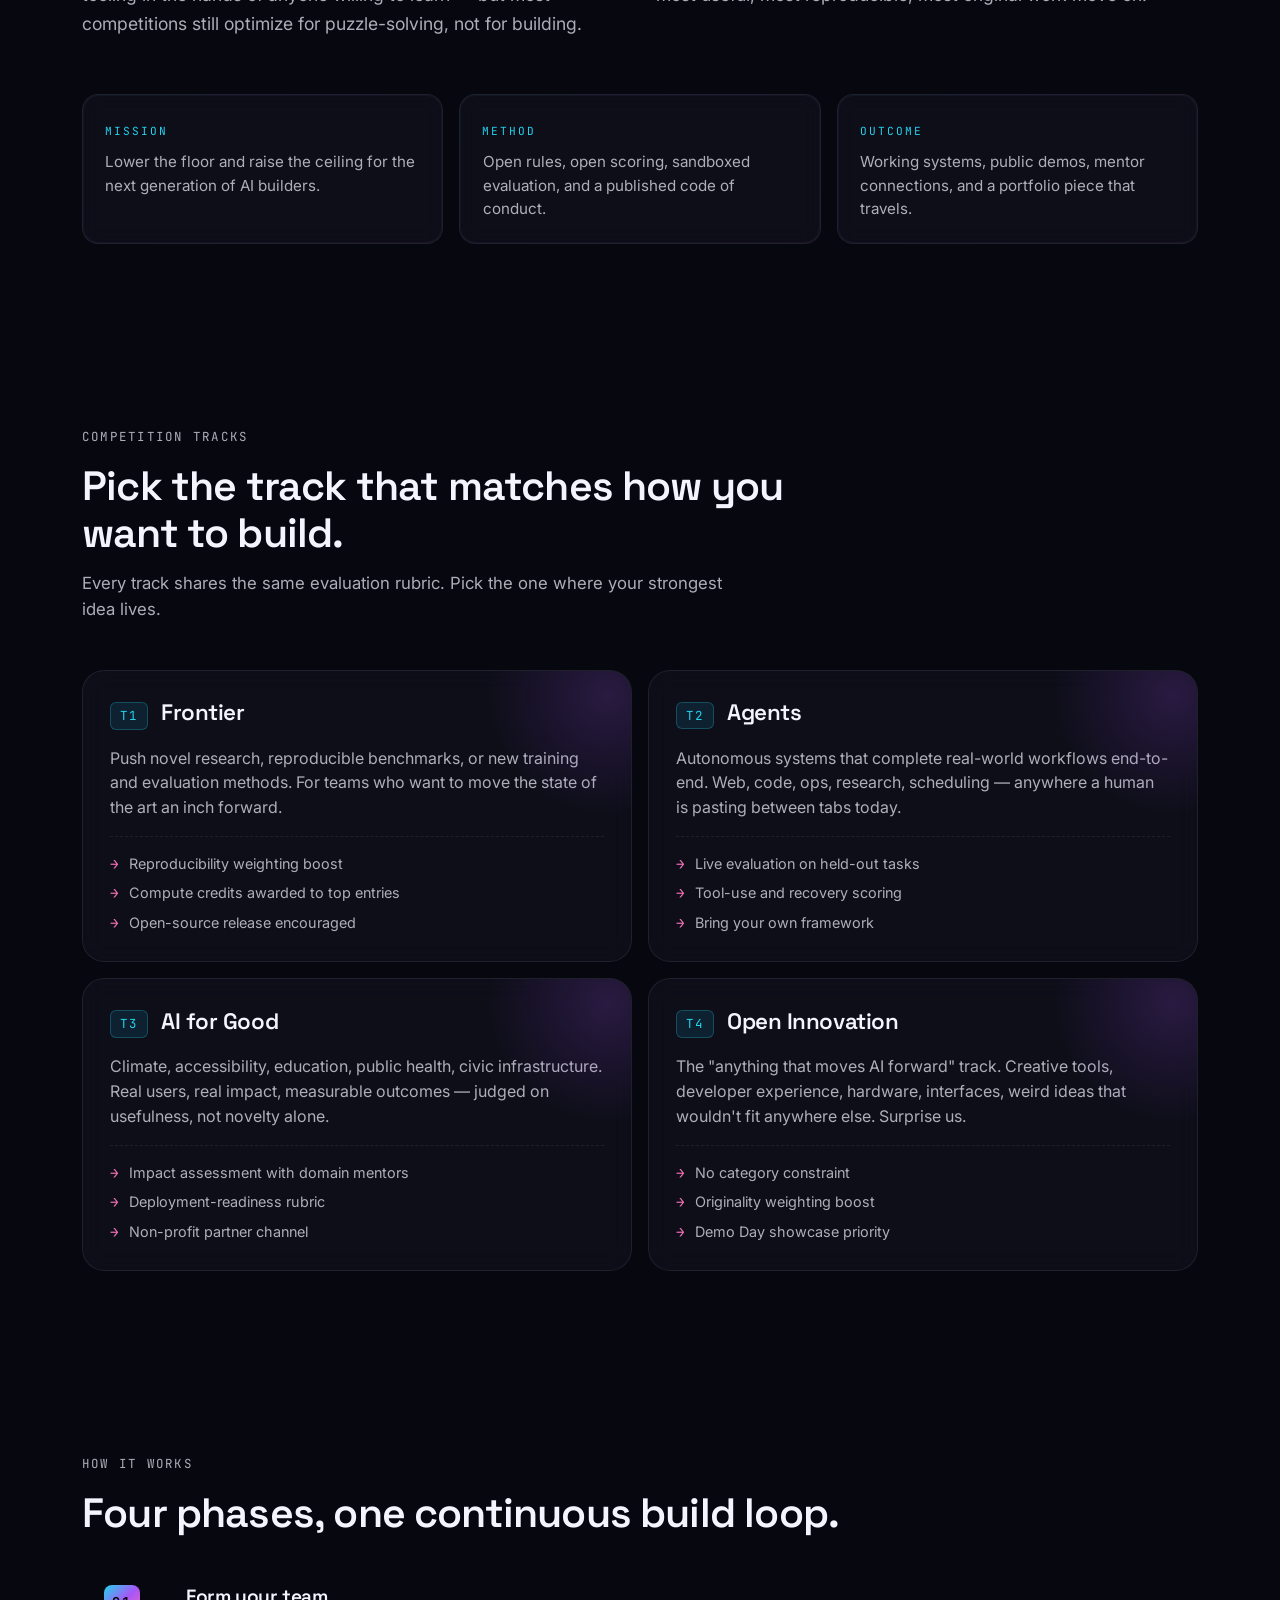
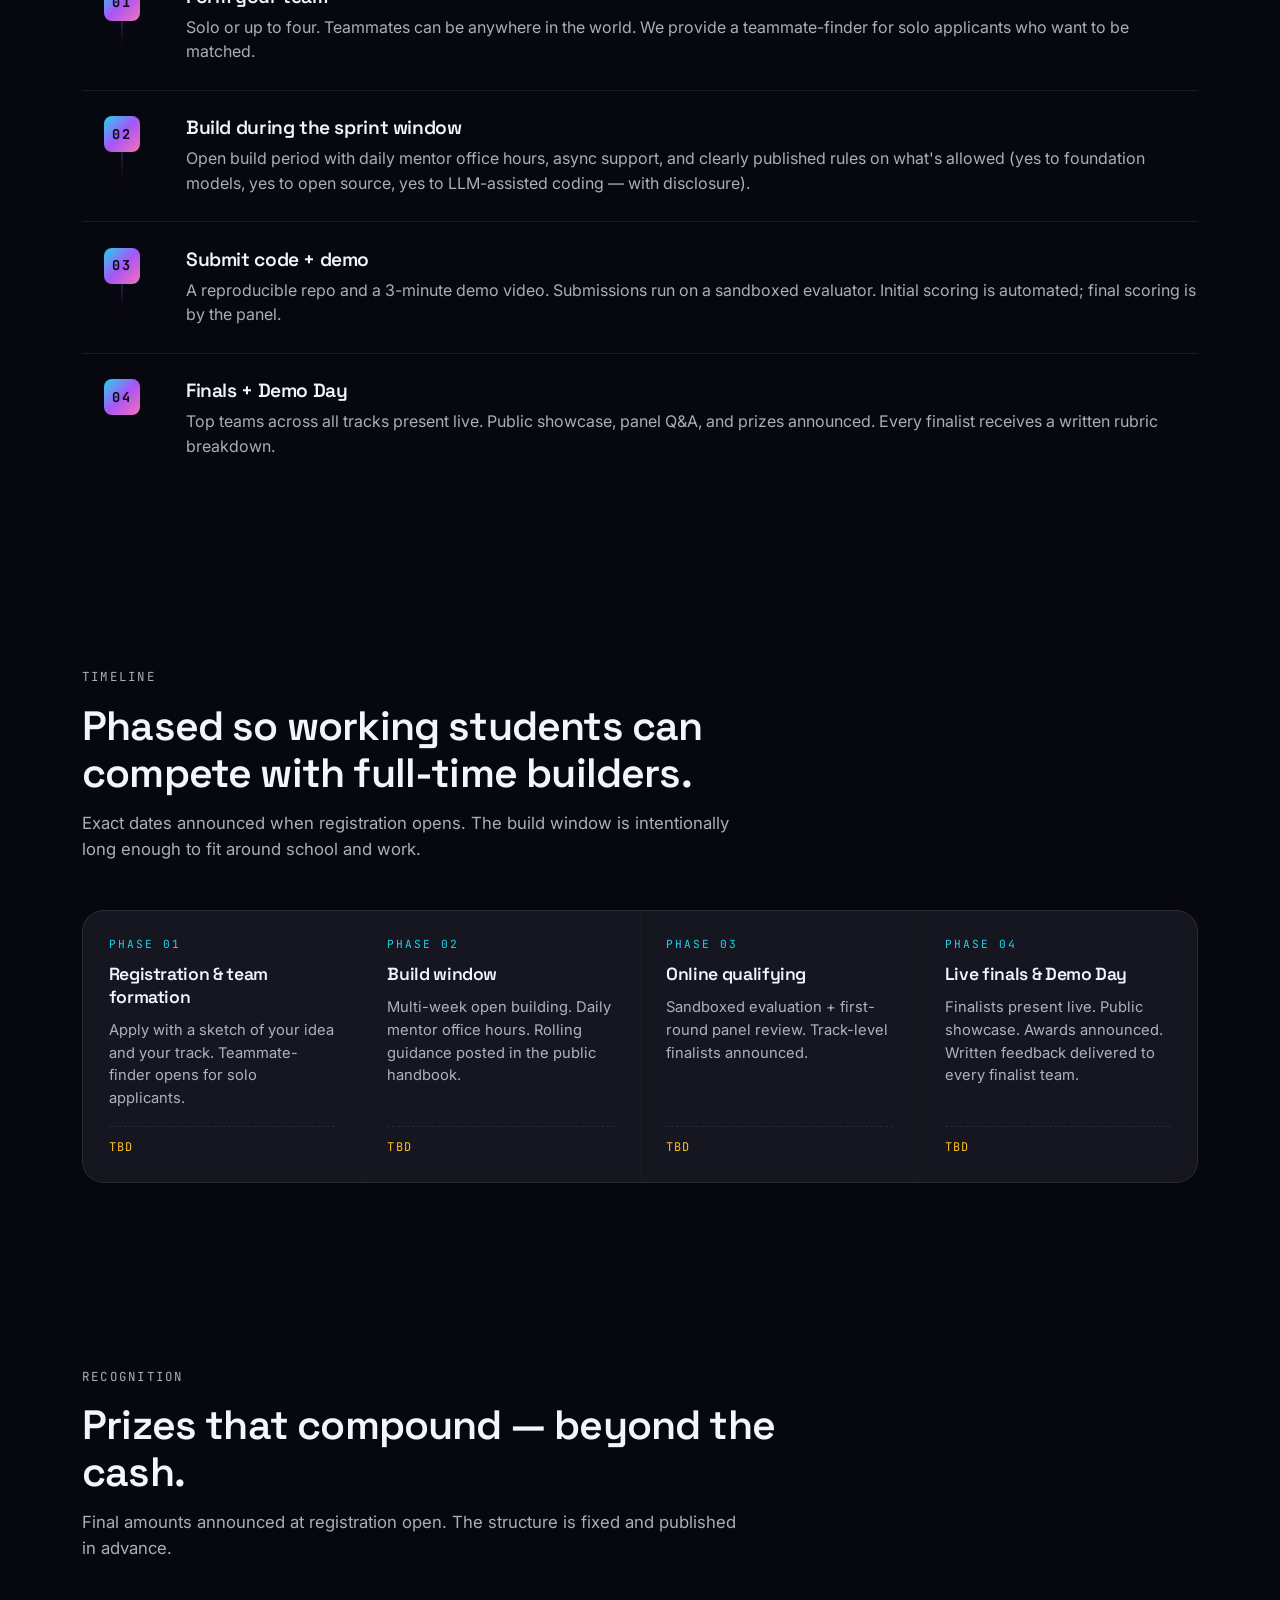
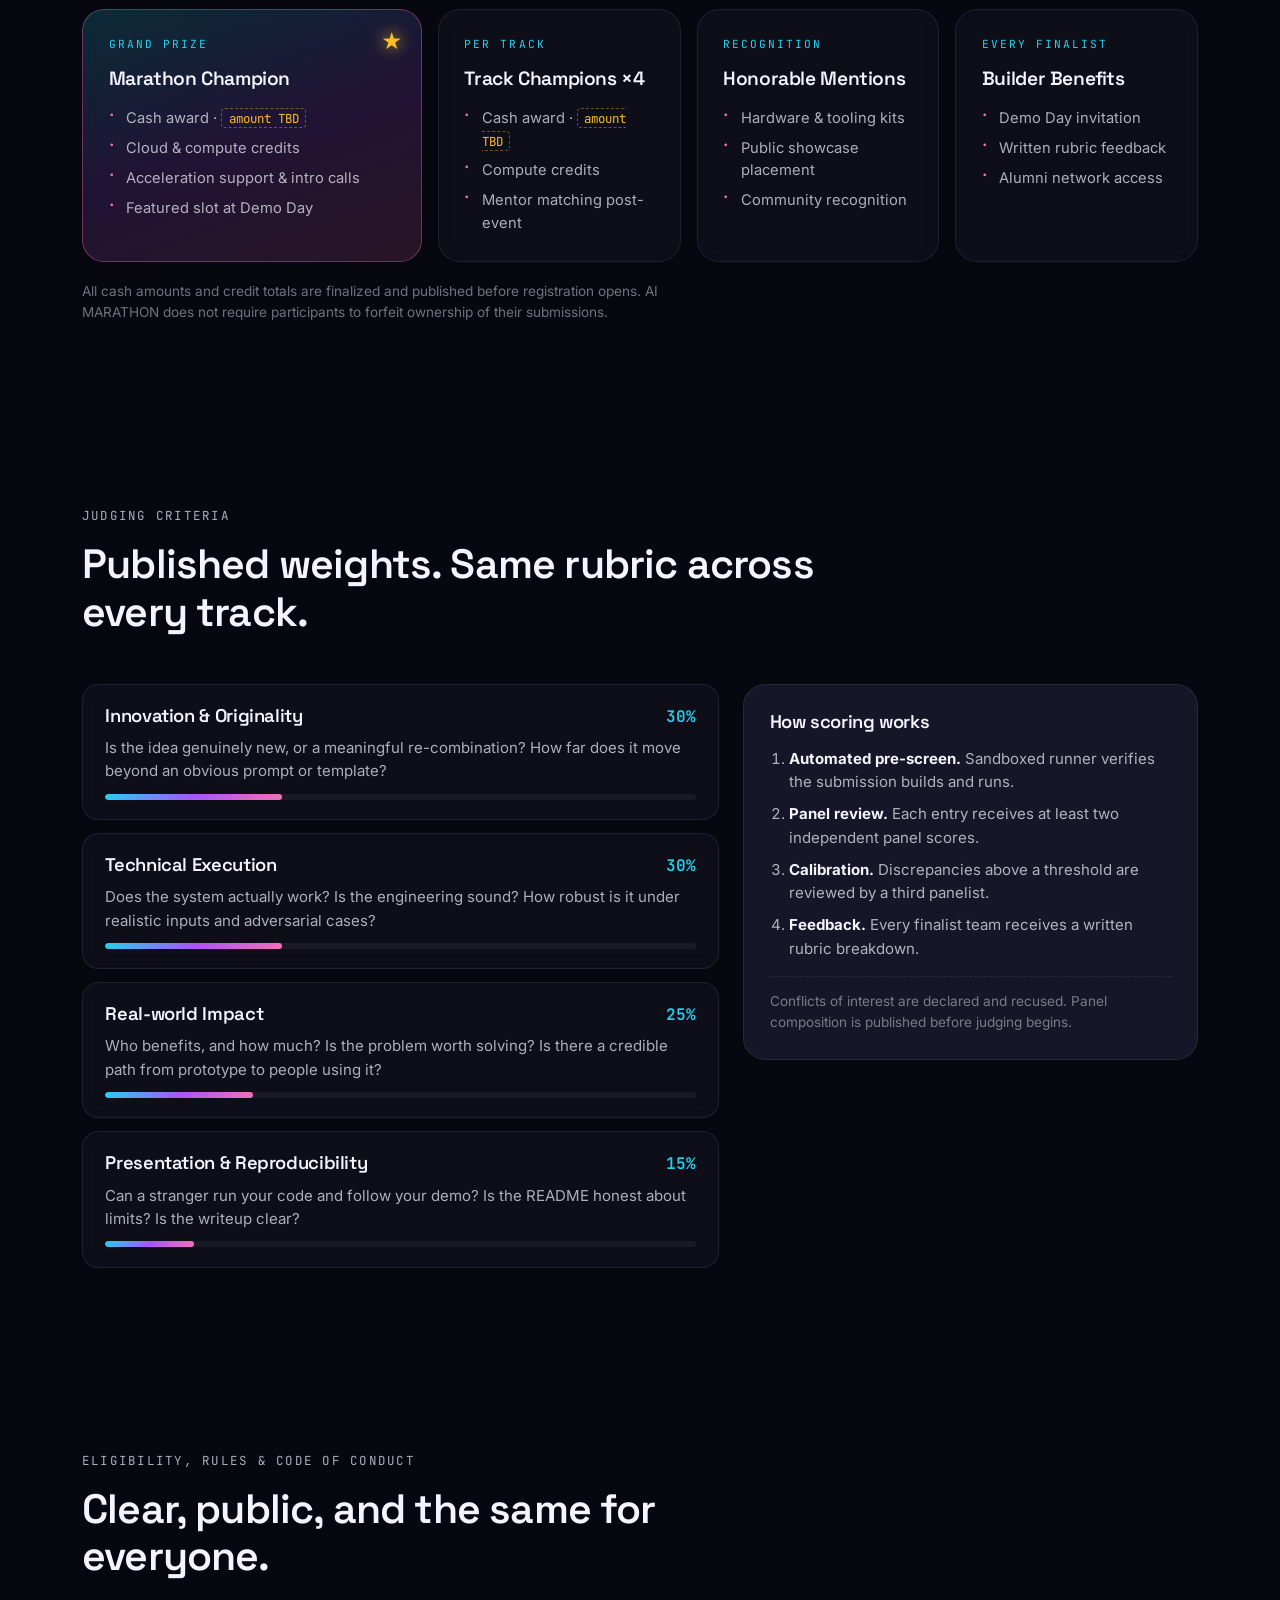
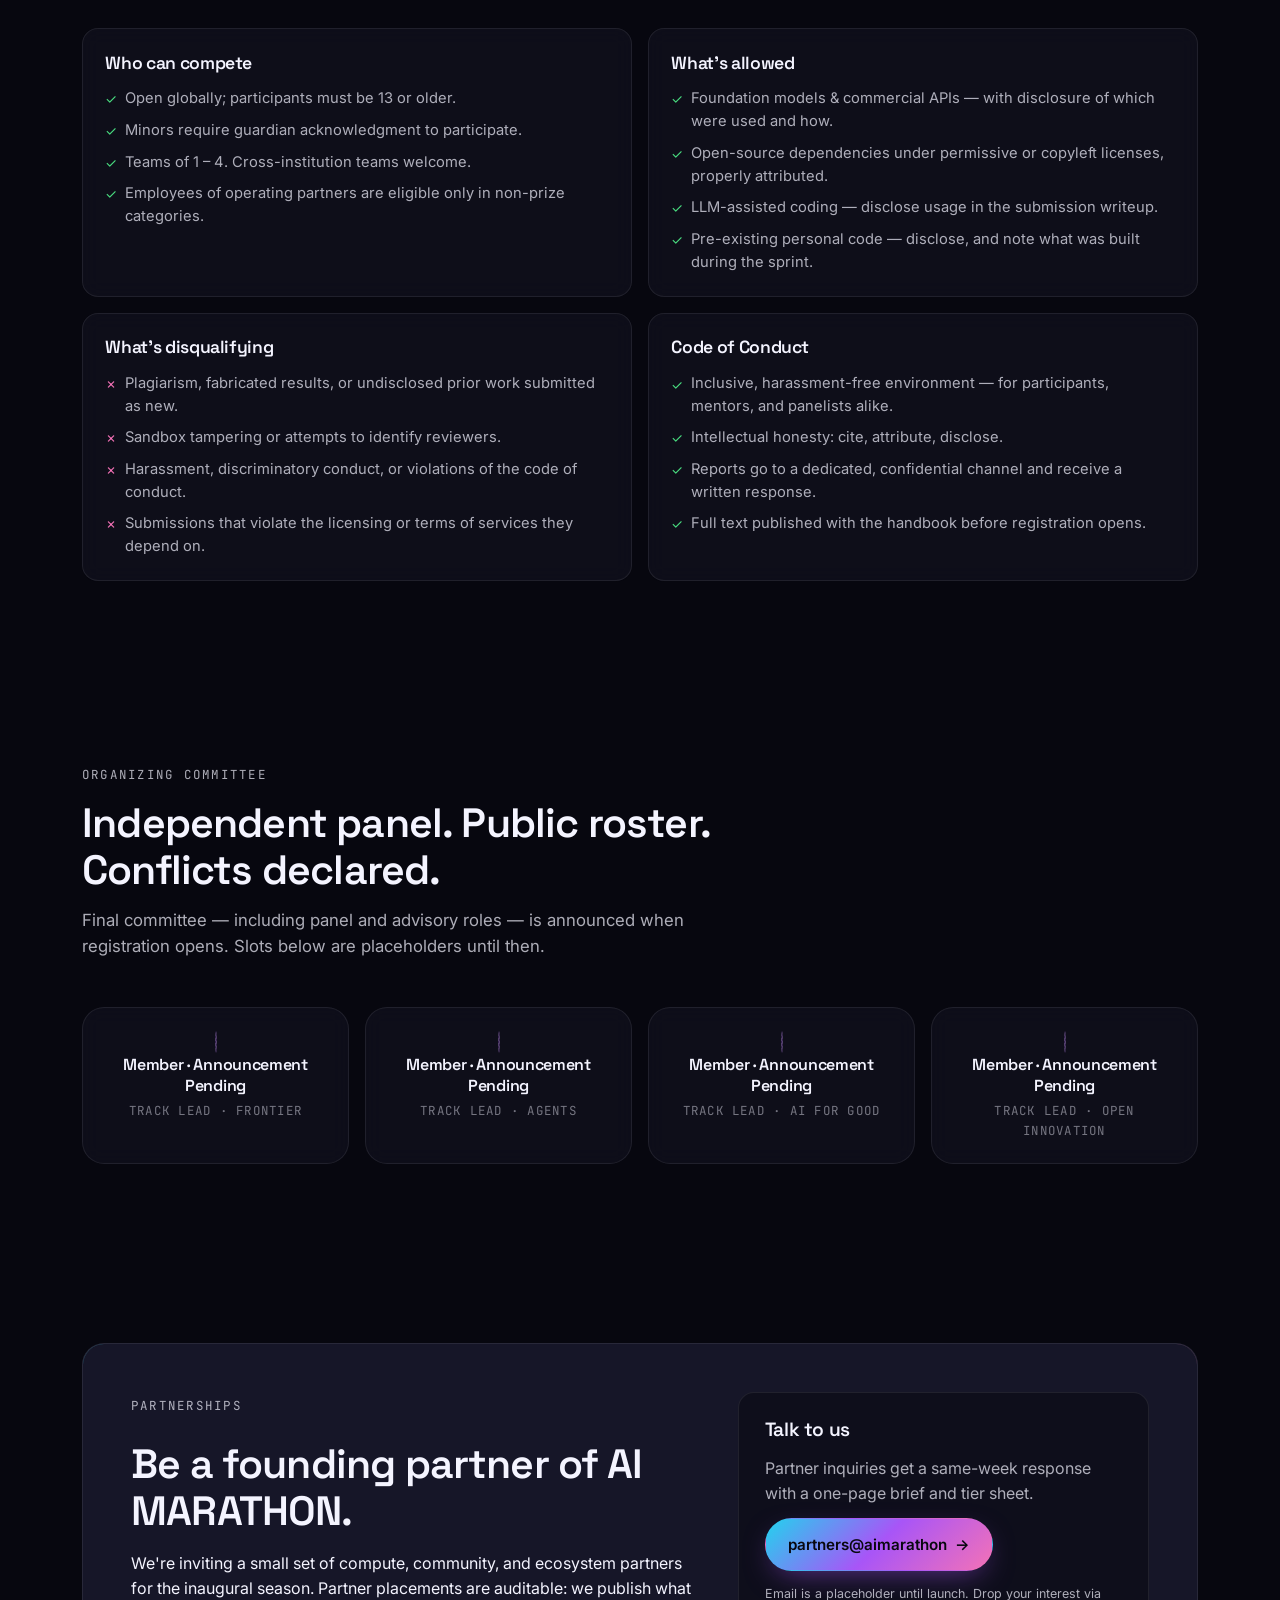
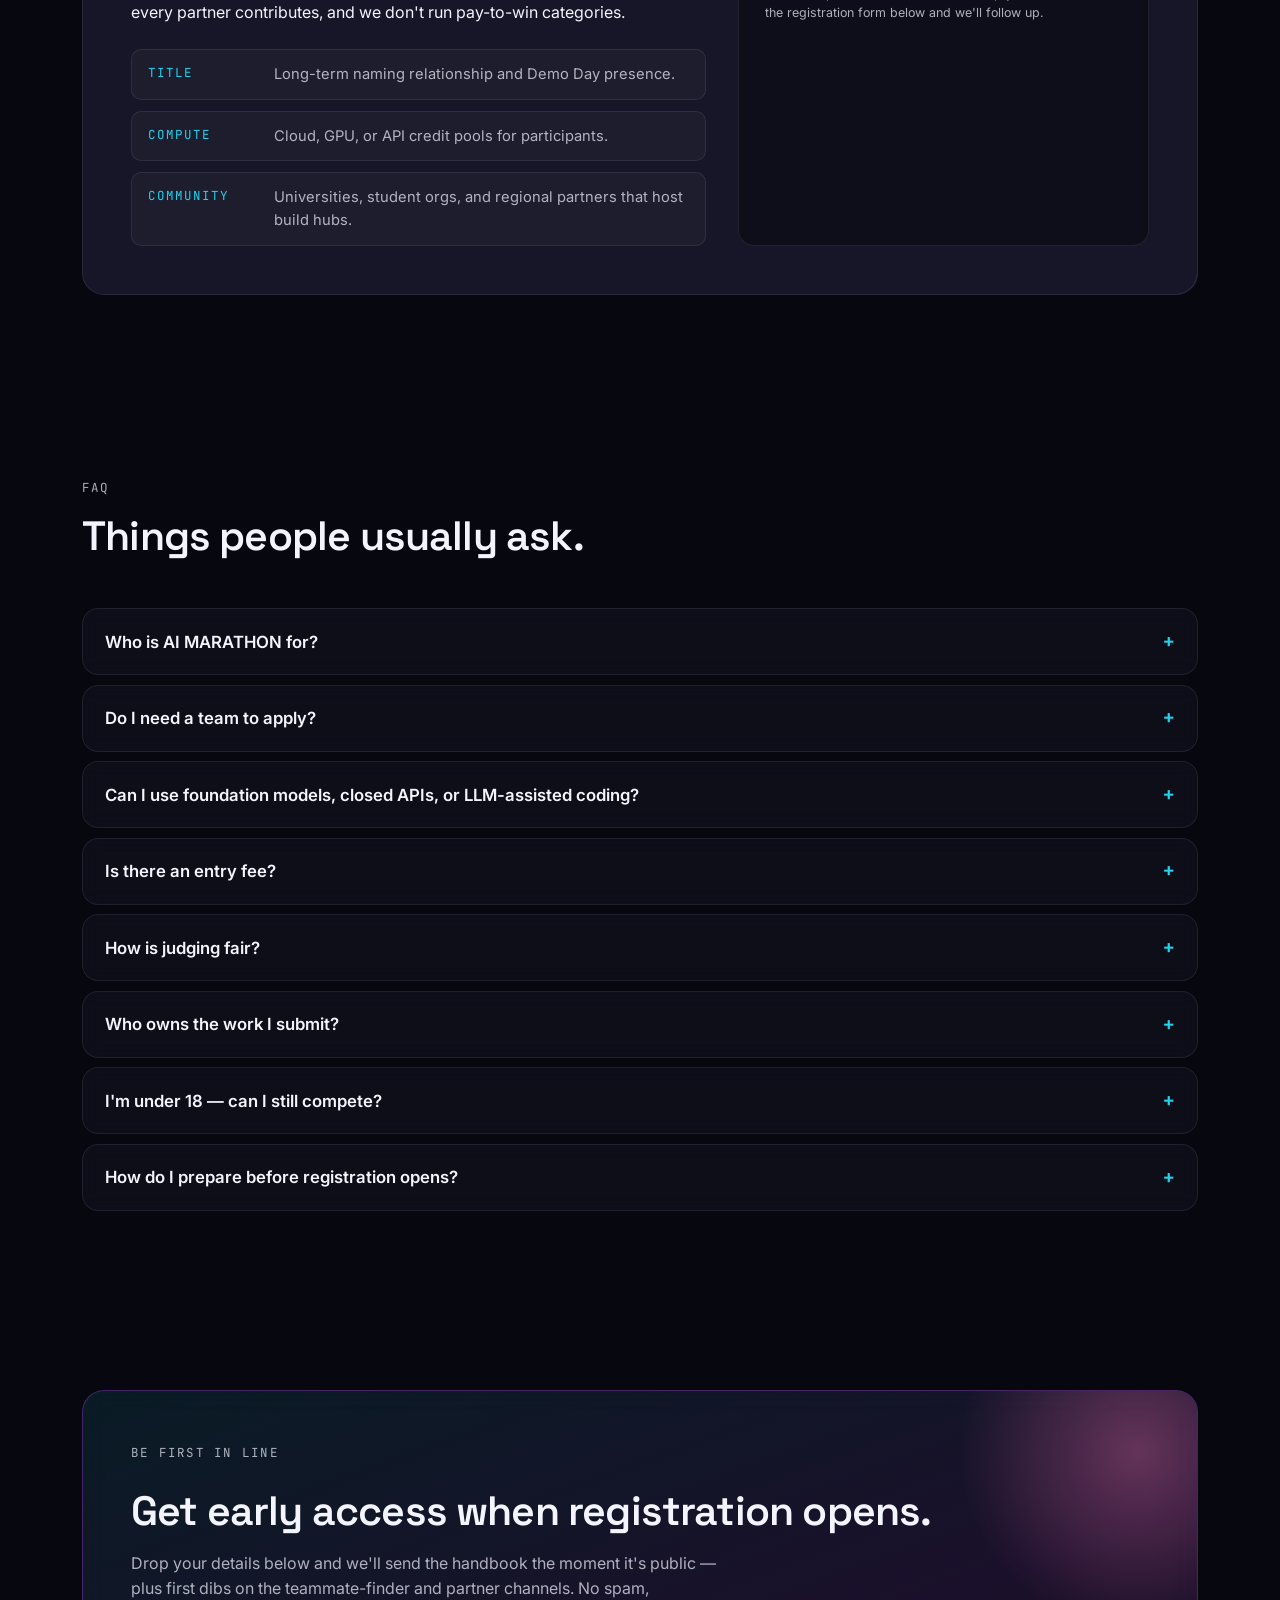
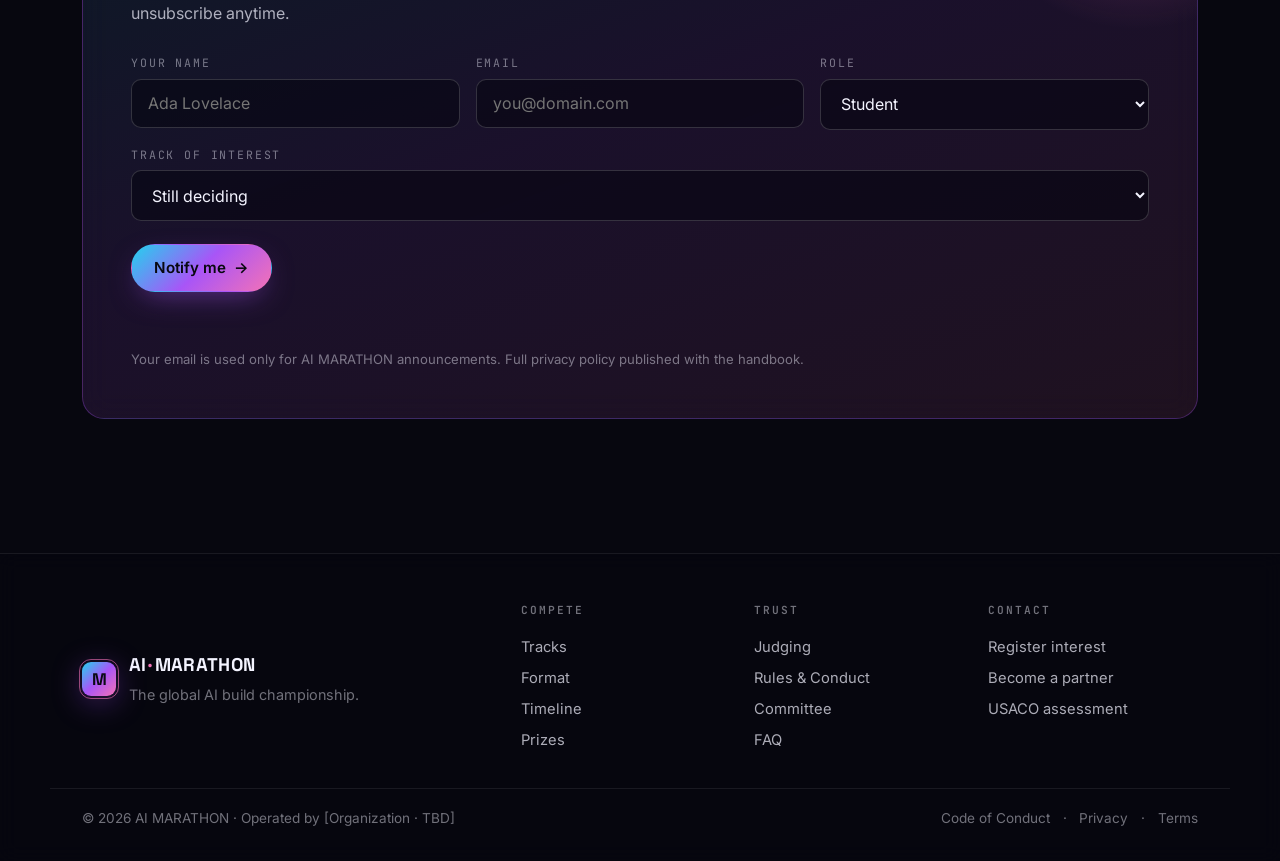
==== commit 1975ba0e: "Add AI MARATHON landing page as new site homepage New index.html introduces the AI MARATHON competit" ====
--- a/index.html
+++ b/index.html
@@ -3,154 +3,641 @@
   <head>
     <meta charset="utf-8">
     <meta name="viewport" content="width=device-width, initial-scale=1">
-    <title>USACO New Student Assessment</title>
-    <link rel="stylesheet" href="styles.css">
+    <meta name="theme-color" content="#070713">
+    <meta name="description" content="AI MARATHON is a global build championship where the next generation of researchers, engineers, and founders ship breakthrough AI against the clock.">
+    <meta property="og:title" content="AI MARATHON — The Global AI Build Championship">
+    <meta property="og:description" content="Form a team. Pick a track. Ship the future of AI in one global sprint.">
+    <meta property="og:type" content="website">
+    <title>AI MARATHON — The Global AI Build Championship</title>
+    <link rel="preconnect" href="https://fonts.googleapis.com">
+    <link rel="preconnect" href="https://fonts.gstatic.com" crossorigin>
+    <link href="https://fonts.googleapis.com/css2?family=Inter:wght@400;500;600;700&family=Space+Grotesk:wght@500;600;700&family=JetBrains+Mono:wght@400;500&display=swap" rel="stylesheet">
+    <link rel="stylesheet" href="aimarathon.css">
   </head>
-  <body>
-    <main class="app-shell">
-      <aside class="sidebar" aria-label="测评控制台" data-i18n-aria-label="sidebarAriaLabel">
-        <div class="brand">
-          <span class="brand-mark" aria-hidden="true">U</span>
-          <div>
-            <h1 data-i18n="brandTitle">USACO 能力评估</h1>
-            <p id="brandTagline" data-i18n="brandTagline">分层诊断 · 单题作答 · 代码题复核</p>
-          </div>
-        </div>
-
-        <section class="panel student-panel" aria-labelledby="student-title">
-          <h2 id="student-title" data-i18n="studentTitle">学员信息</h2>
-          <label>
-            <span id="studentNameLabel" data-i18n="studentNameLabel">姓名</span>
-            <input id="studentName" type="text" placeholder="例如：Alex" data-i18n-placeholder="studentNamePlaceholder" autocomplete="off">
-          </label>
-          <label>
-            <span id="studentLanguageLabel" data-i18n="studentLanguageLabel">当前编程语言</span>
-            <select id="studentLanguage">
-              <option value="C++">C++</option>
-              <option value="Python">Python</option>
-              <option value="Java">Java</option>
-              <option value="undecided">未确定</option>
-            </select>
-          </label>
-          <label>
-            <span id="studentGoalLabel" data-i18n="studentGoalLabel">目标</span>
-            <select id="studentGoal">
-              <option value="bronze-starter">Bronze 入门</option>
-              <option value="bronze-to-silver">Bronze 冲 Silver</option>
-              <option value="silver-to-gold">Silver 冲 Gold</option>
-              <option value="gold-intensive">Gold 强化</option>
-            </select>
-          </label>
-        </section>
-
-        <section class="panel progress-panel" aria-labelledby="progress-title">
-          <h2 id="progress-title" data-i18n="progressTitle">测评进度</h2>
-          <div class="timer">
-            <span id="timeLeftLabel" data-i18n="timeLeftLabel">剩余时间</span>
-            <strong id="timeLeft" role="timer" aria-live="off">60:00</strong>
-          </div>
-          <div class="progress-track" aria-hidden="true">
-            <div id="progressFill"></div>
-          </div>
-          <p id="progressText" aria-live="polite">0 / 12 已完成</p>
-          <button id="startBtn" class="primary-btn" type="button">开始测评</button>
-          <button id="resetBtn" class="secondary-btn" type="button" data-i18n="reset">重新开始</button>
-        </section>
-
-        <section class="panel question-map" aria-labelledby="map-title">
-          <h2 id="map-title" data-i18n="mapTitle">题目导航</h2>
-          <div id="questionMap" class="map-grid" role="list"></div>
-        </section>
-      </aside>
-
-      <section class="workspace">
-        <header class="topbar">
-          <div class="topbar-actions">
-            <button id="languageToggle" class="language-btn" type="button" data-i18n="switchLanguage">中文</button>
-          </div>
-        </header>
-
-        <section id="intro" class="intro-panel">
-          <div>
-            <p id="introEyebrow" class="eyebrow" data-i18n="introEyebrow">Assessment Flow</p>
-            <h2 id="introTitle" data-i18n="introTitle">从基础读题到代码实现的完整入班测评</h2>
-            <p id="introCopy" data-i18n="introCopy">测评共 12 题，包含概念题、简答题和代码题。系统会自动初评客观题与代码结构，并在报告中标出需要老师人工复核的高阶题。</p>
-          </div>
-        </section>
-
-        <section id="questionStage" class="question-stage" aria-live="polite" hidden>
-          <div class="stage-head">
-            <div>
-              <p id="questionKicker" class="eyebrow">Question</p>
-              <h2 id="questionTitle"></h2>
+  <body id="top">
+    <div class="grid-bg" aria-hidden="true"></div>
+    <div class="aurora" aria-hidden="true">
+      <span class="aurora-blob blob-a"></span>
+      <span class="aurora-blob blob-b"></span>
+      <span class="aurora-blob blob-c"></span>
+    </div>
+
+    <header class="nav" aria-label="Primary">
+      <a class="brand" href="#top" aria-label="AI MARATHON home">
+        <span class="brand-mark" aria-hidden="true">
+          <span class="brand-mark-pulse"></span>
+        </span>
+        <span class="brand-text">
+          <span class="brand-name">AI<span class="brand-dot">·</span>MARATHON</span>
+          <span class="brand-tag">Global Build Championship</span>
+        </span>
+      </a>
+      <button class="nav-toggle" type="button" aria-controls="primary-nav" aria-expanded="false">
+        <span class="sr-only">Toggle navigation</span>
+        <span class="nav-toggle-bar"></span>
+        <span class="nav-toggle-bar"></span>
+      </button>
+      <nav id="primary-nav" class="nav-links">
+        <a href="#about">About</a>
+        <a href="#tracks">Tracks</a>
+        <a href="#format">Format</a>
+        <a href="#timeline">Timeline</a>
+        <a href="#prizes">Prizes</a>
+        <a href="#judging">Judging</a>
+        <a href="#faq">FAQ</a>
+      </nav>
+      <a class="nav-cta" href="#register">
+        <span>Register Interest</span>
+        <span class="nav-cta-arrow" aria-hidden="true">→</span>
+      </a>
+    </header>
+
+    <main>
+      <section class="hero">
+        <div class="hero-inner">
+          <p class="eyebrow">
+            <span class="eyebrow-dot" aria-hidden="true"></span>
+            Inaugural Season · Registration Opens TBD
+          </p>
+          <h1 class="hero-title">
+            Ship the future of AI.<br>
+            <span class="gradient-text">In one global sprint.</span>
+          </h1>
+          <p class="hero-sub">
+            AI MARATHON is the global build championship for the next generation of researchers, engineers, and founders. Form a team, pick a track, and turn an idea into a working AI system against the clock — judged by a panel of practitioners, evaluated on reproducibility, and celebrated on Demo Day.
+          </p>
+          <div class="hero-cta">
+            <a class="btn btn-primary" href="#register">
+              <span>Register Interest</span>
+              <span aria-hidden="true">→</span>
+            </a>
+            <a class="btn btn-ghost" href="#tracks">
+              <span>Explore the tracks</span>
+            </a>
+          </div>
+          <ul class="hero-meta" role="list">
+            <li>
+              <span class="meta-label">Format</span>
+              <span class="meta-value">Online qualifier · Live finals</span>
+            </li>
+            <li>
+              <span class="meta-label">Team size</span>
+              <span class="meta-value">1 – 4 builders</span>
+            </li>
+            <li>
+              <span class="meta-label">Eligibility</span>
+              <span class="meta-value">Global · 13+</span>
+            </li>
+            <li>
+              <span class="meta-label">Entry fee</span>
+              <span class="meta-value">Free to apply</span>
+            </li>
+          </ul>
+        </div>
+
+        <aside class="hero-console" aria-label="Live build console">
+          <div class="console-head">
+            <span class="console-dot dot-r"></span>
+            <span class="console-dot dot-y"></span>
+            <span class="console-dot dot-g"></span>
+            <span class="console-title">marathon@build ~ session.log</span>
+          </div>
+          <div class="console-body" aria-hidden="true">
+            <p><span class="c-key">$</span> marathon init <span class="c-arg">--track agentic</span></p>
+            <p class="c-dim">› forging team workspace…</p>
+            <p class="c-dim">› provisioning compute credits…</p>
+            <p><span class="c-ok">✓</span> environment ready</p>
+            <p><span class="c-key">$</span> agent.run <span class="c-arg">--task "compress 8h of work into 30 minutes"</span></p>
+            <p class="c-dim">› planning · reasoning · executing</p>
+            <p><span class="c-ok">✓</span> shipped: <span class="c-link">demo.marathon.ai/yourteam</span></p>
+            <p class="c-cursor"><span class="c-key">$</span> <span class="caret"></span></p>
+          </div>
+        </aside>
+      </section>
+
+      <section class="trust" aria-label="What makes this different">
+        <ul role="list">
+          <li>
+            <span class="trust-num">01</span>
+            <h3>Transparent judging</h3>
+            <p>Public criteria with published weights. Every finalist receives written feedback from the panel.</p>
+          </li>
+          <li>
+            <span class="trust-num">02</span>
+            <h3>Reproducibility-first</h3>
+            <p>Submissions are evaluated on a sandboxed runner. If it doesn't run, it doesn't win.</p>
+          </li>
+          <li>
+            <span class="trust-num">03</span>
+            <h3>Builder-friendly IP</h3>
+            <p>Teams keep ownership of their work. We only ask for non-exclusive rights to showcase your demo.</p>
+          </li>
+          <li>
+            <span class="trust-num">04</span>
+            <h3>Mentor-supported</h3>
+            <p>Office hours with practitioners during the build window — not just a leaderboard, a community.</p>
+          </li>
+        </ul>
+      </section>
+
+      <section class="section section-about" id="about">
+        <div class="section-head">
+          <p class="eyebrow">About AI MARATHON</p>
+          <h2>A serious championship, run with the energy of a hackathon.</h2>
+        </div>
+        <div class="about-grid">
+          <p class="about-lede">
+            AI MARATHON exists because the bar for what students and early-career builders can ship has changed. Foundation models, agent frameworks, and open weights put production-grade tooling in the hands of anyone willing to learn — but most competitions still optimize for puzzle-solving, not for building.
+          </p>
+          <p class="about-lede">
+            We're rebuilding the format from scratch. Real problems, real shipping, real evaluation. No private graders, no hidden rubrics. Submit code, get scored, get feedback. The teams that ship the most useful, most reproducible, most original work move on.
+          </p>
+          <ul class="about-pillars" role="list">
+            <li>
+              <span class="pillar-tag">Mission</span>
+              <p>Lower the floor and raise the ceiling for the next generation of AI builders.</p>
+            </li>
+            <li>
+              <span class="pillar-tag">Method</span>
+              <p>Open rules, open scoring, sandboxed evaluation, and a published code of conduct.</p>
+            </li>
+            <li>
+              <span class="pillar-tag">Outcome</span>
+              <p>Working systems, public demos, mentor connections, and a portfolio piece that travels.</p>
+            </li>
+          </ul>
+        </div>
+      </section>
+
+      <section class="section section-tracks" id="tracks">
+        <div class="section-head">
+          <p class="eyebrow">Competition Tracks</p>
+          <h2>Pick the track that matches how you want to build.</h2>
+          <p class="section-sub">Every track shares the same evaluation rubric. Pick the one where your strongest idea lives.</p>
+        </div>
+        <div class="track-grid">
+          <article class="track-card">
+            <header>
+              <span class="track-num">T1</span>
+              <h3>Frontier</h3>
+            </header>
+            <p>Push novel research, reproducible benchmarks, or new training and evaluation methods. For teams who want to move the state of the art an inch forward.</p>
+            <ul role="list">
+              <li>Reproducibility weighting boost</li>
+              <li>Compute credits awarded to top entries</li>
+              <li>Open-source release encouraged</li>
+            </ul>
+          </article>
+          <article class="track-card">
+            <header>
+              <span class="track-num">T2</span>
+              <h3>Agents</h3>
+            </header>
+            <p>Autonomous systems that complete real-world workflows end-to-end. Web, code, ops, research, scheduling — anywhere a human is pasting between tabs today.</p>
+            <ul role="list">
+              <li>Live evaluation on held-out tasks</li>
+              <li>Tool-use and recovery scoring</li>
+              <li>Bring your own framework</li>
+            </ul>
+          </article>
+          <article class="track-card">
+            <header>
+              <span class="track-num">T3</span>
+              <h3>AI for Good</h3>
+            </header>
+            <p>Climate, accessibility, education, public health, civic infrastructure. Real users, real impact, measurable outcomes — judged on usefulness, not novelty alone.</p>
+            <ul role="list">
+              <li>Impact assessment with domain mentors</li>
+              <li>Deployment-readiness rubric</li>
+              <li>Non-profit partner channel</li>
+            </ul>
+          </article>
+          <article class="track-card">
+            <header>
+              <span class="track-num">T4</span>
+              <h3>Open Innovation</h3>
+            </header>
+            <p>The "anything that moves AI forward" track. Creative tools, developer experience, hardware, interfaces, weird ideas that wouldn't fit anywhere else. Surprise us.</p>
+            <ul role="list">
+              <li>No category constraint</li>
+              <li>Originality weighting boost</li>
+              <li>Demo Day showcase priority</li>
+            </ul>
+          </article>
+        </div>
+      </section>
+
+      <section class="section section-format" id="format">
+        <div class="section-head">
+          <p class="eyebrow">How it works</p>
+          <h2>Four phases, one continuous build loop.</h2>
+        </div>
+        <ol class="format-steps" role="list">
+          <li>
+            <div class="step-rail"><span class="step-num">01</span></div>
+            <div class="step-body">
+              <h3>Form your team</h3>
+              <p>Solo or up to four. Teammates can be anywhere in the world. We provide a teammate-finder for solo applicants who want to be matched.</p>
             </div>
-            <div id="questionType" class="type-pill"></div>
-          </div>
-
-          <article class="question-card">
-            <div class="question-meta">
-              <span id="questionBadge" class="badge"></span>
-              <span id="questionPoints" class="points"></span>
+          </li>
+          <li>
+            <div class="step-rail"><span class="step-num">02</span></div>
+            <div class="step-body">
+              <h3>Build during the sprint window</h3>
+              <p>Open build period with daily mentor office hours, async support, and clearly published rules on what's allowed (yes to foundation models, yes to open source, yes to LLM-assisted coding — with disclosure).</p>
             </div>
-            <p id="questionPrompt" class="prompt"></p>
-            <div id="problemBlock" class="problem-block" hidden></div>
-            <div id="answerArea" class="answer-area"></div>
-          </article>
-
-          <div id="feedback" class="feedback" role="status" hidden></div>
-
-          <nav class="stage-actions" aria-label="题目操作" data-i18n-aria-label="stageActionsAriaLabel">
-            <button id="prevBtn" class="secondary-btn" type="button" data-i18n="prev">上一题</button>
-            <button id="saveBtn" class="primary-action" type="button" data-i18n="save">保存答案</button>
-            <button id="nextBtn" class="secondary-btn" type="button" data-i18n="next">下一题</button>
-            <button id="submitBtn" class="finish-btn" type="button" data-i18n="submit">提交测评</button>
-          </nav>
-        </section>
-
-        <section id="report" class="report" aria-live="polite" hidden>
-          <div class="report-header">
-            <div>
-              <p class="eyebrow" data-i18n="reportEyebrow">Assessment Report</p>
-              <h2 id="reportTitle" data-i18n="reportTitle">测评报告</h2>
+          </li>
+          <li>
+            <div class="step-rail"><span class="step-num">03</span></div>
+            <div class="step-body">
+              <h3>Submit code + demo</h3>
+              <p>A reproducible repo and a 3-minute demo video. Submissions run on a sandboxed evaluator. Initial scoring is automated; final scoring is by the panel.</p>
             </div>
-            <button id="printBtn" class="secondary-btn" type="button" data-i18n="print">打印报告</button>
-          </div>
-          <div class="score-grid">
+          </li>
+          <li>
+            <div class="step-rail"><span class="step-num">04</span></div>
+            <div class="step-body">
+              <h3>Finals + Demo Day</h3>
+              <p>Top teams across all tracks present live. Public showcase, panel Q&amp;A, and prizes announced. Every finalist receives a written rubric breakdown.</p>
+            </div>
+          </li>
+        </ol>
+      </section>
+
+      <section class="section section-timeline" id="timeline">
+        <div class="section-head">
+          <p class="eyebrow">Timeline</p>
+          <h2>Phased so working students can compete with full-time builders.</h2>
+          <p class="section-sub">Exact dates announced when registration opens. The build window is intentionally long enough to fit around school and work.</p>
+        </div>
+        <ol class="timeline" role="list">
+          <li>
+            <span class="phase">Phase 01</span>
+            <h3>Registration &amp; team formation</h3>
+            <p>Apply with a sketch of your idea and your track. Teammate-finder opens for solo applicants.</p>
+            <span class="phase-when">TBD</span>
+          </li>
+          <li>
+            <span class="phase">Phase 02</span>
+            <h3>Build window</h3>
+            <p>Multi-week open building. Daily mentor office hours. Rolling guidance posted in the public handbook.</p>
+            <span class="phase-when">TBD</span>
+          </li>
+          <li>
+            <span class="phase">Phase 03</span>
+            <h3>Online qualifying</h3>
+            <p>Sandboxed evaluation + first-round panel review. Track-level finalists announced.</p>
+            <span class="phase-when">TBD</span>
+          </li>
+          <li>
+            <span class="phase">Phase 04</span>
+            <h3>Live finals &amp; Demo Day</h3>
+            <p>Finalists present live. Public showcase. Awards announced. Written feedback delivered to every finalist team.</p>
+            <span class="phase-when">TBD</span>
+          </li>
+        </ol>
+      </section>
+
+      <section class="section section-prizes" id="prizes">
+        <div class="section-head">
+          <p class="eyebrow">Recognition</p>
+          <h2>Prizes that compound — beyond the cash.</h2>
+          <p class="section-sub">Final amounts announced at registration open. The structure is fixed and published in advance.</p>
+        </div>
+        <div class="prize-grid">
+          <article class="prize-card prize-grand">
+            <span class="prize-rank">Grand Prize</span>
+            <h3>Marathon Champion</h3>
+            <ul role="list">
+              <li>Cash award · <span class="amount-tbd">amount TBD</span></li>
+              <li>Cloud &amp; compute credits</li>
+              <li>Acceleration support &amp; intro calls</li>
+              <li>Featured slot at Demo Day</li>
+            </ul>
+          </article>
+          <article class="prize-card">
+            <span class="prize-rank">Per Track</span>
+            <h3>Track Champions ×4</h3>
+            <ul role="list">
+              <li>Cash award · <span class="amount-tbd">amount TBD</span></li>
+              <li>Compute credits</li>
+              <li>Mentor matching post-event</li>
+            </ul>
+          </article>
+          <article class="prize-card">
+            <span class="prize-rank">Recognition</span>
+            <h3>Honorable Mentions</h3>
+            <ul role="list">
+              <li>Hardware &amp; tooling kits</li>
+              <li>Public showcase placement</li>
+              <li>Community recognition</li>
+            </ul>
+          </article>
+          <article class="prize-card">
+            <span class="prize-rank">Every finalist</span>
+            <h3>Builder Benefits</h3>
+            <ul role="list">
+              <li>Demo Day invitation</li>
+              <li>Written rubric feedback</li>
+              <li>Alumni network access</li>
+            </ul>
+          </article>
+        </div>
+        <p class="prize-note">All cash amounts and credit totals are finalized and published before registration opens. AI MARATHON does not require participants to forfeit ownership of their submissions.</p>
+      </section>
+
+      <section class="section section-judging" id="judging">
+        <div class="section-head">
+          <p class="eyebrow">Judging Criteria</p>
+          <h2>Published weights. Same rubric across every track.</h2>
+        </div>
+        <div class="judging-grid">
+          <div class="rubric">
             <article>
-              <span id="finalScoreLabel" data-i18n="finalScoreLabel">综合分</span>
-              <strong id="finalScore">0</strong>
+              <header>
+                <h3>Innovation &amp; Originality</h3>
+                <span class="weight">30%</span>
+              </header>
+              <p>Is the idea genuinely new, or a meaningful re-combination? How far does it move beyond an obvious prompt or template?</p>
+              <div class="bar"><span style="--fill: 30%"></span></div>
             </article>
             <article>
-              <span id="recommendedLevelLabel" data-i18n="recommendedLevelLabel">推荐班型</span>
-              <strong id="recommendedLevel">待评估</strong>
+              <header>
+                <h3>Technical Execution</h3>
+                <span class="weight">30%</span>
+              </header>
+              <p>Does the system actually work? Is the engineering sound? How robust is it under realistic inputs and adversarial cases?</p>
+              <div class="bar"><span style="--fill: 30%"></span></div>
             </article>
             <article>
-              <span id="completionRateLabel" data-i18n="completionRateLabel">完成度</span>
-              <strong id="completionRate">0%</strong>
+              <header>
+                <h3>Real-world Impact</h3>
+                <span class="weight">25%</span>
+              </header>
+              <p>Who benefits, and how much? Is the problem worth solving? Is there a credible path from prototype to people using it?</p>
+              <div class="bar"><span style="--fill: 25%"></span></div>
             </article>
-          </div>
-          <div class="report-columns">
-            <div class="panel">
-              <h3 id="skillBarsTitle" data-i18n="skillBarsTitle">能力雷达</h3>
-              <div id="skillBars" class="skill-bars"></div>
-            </div>
-            <div class="panel">
-              <h3 id="diagnosisTitle" data-i18n="diagnosisTitle">诊断结论</h3>
-              <ul id="diagnosisList" class="diagnosis-list"></ul>
-            </div>
-          </div>
-          <div class="panel">
-            <h3 id="codeReviewTitle" data-i18n="codeReviewTitle">代码题复核清单</h3>
-            <div id="codeReviewList" class="review-list"></div>
-          </div>
-          <div class="panel">
-            <h3 id="studyPlanTitle" data-i18n="studyPlanTitle">学习路径建议</h3>
-            <ol id="studyPlan" class="study-plan"></ol>
-          </div>
-        </section>
+            <article>
+              <header>
+                <h3>Presentation &amp; Reproducibility</h3>
+                <span class="weight">15%</span>
+              </header>
+              <p>Can a stranger run your code and follow your demo? Is the README honest about limits? Is the writeup clear?</p>
+              <div class="bar"><span style="--fill: 15%"></span></div>
+            </article>
+          </div>
+          <aside class="judging-side">
+            <h3>How scoring works</h3>
+            <ol>
+              <li><strong>Automated pre-screen.</strong> Sandboxed runner verifies the submission builds and runs.</li>
+              <li><strong>Panel review.</strong> Each entry receives at least two independent panel scores.</li>
+              <li><strong>Calibration.</strong> Discrepancies above a threshold are reviewed by a third panelist.</li>
+              <li><strong>Feedback.</strong> Every finalist team receives a written rubric breakdown.</li>
+            </ol>
+            <p class="side-note">Conflicts of interest are declared and recused. Panel composition is published before judging begins.</p>
+          </aside>
+        </div>
+      </section>
+
+      <section class="section section-rules" id="rules">
+        <div class="section-head">
+          <p class="eyebrow">Eligibility, Rules &amp; Code of Conduct</p>
+          <h2>Clear, public, and the same for everyone.</h2>
+        </div>
+        <div class="rules-grid">
+          <article>
+            <h3>Who can compete</h3>
+            <ul role="list">
+              <li>Open globally; participants must be 13 or older.</li>
+              <li>Minors require guardian acknowledgment to participate.</li>
+              <li>Teams of 1 – 4. Cross-institution teams welcome.</li>
+              <li>Employees of operating partners are eligible only in non-prize categories.</li>
+            </ul>
+          </article>
+          <article>
+            <h3>What's allowed</h3>
+            <ul role="list">
+              <li>Foundation models &amp; commercial APIs — with disclosure of which were used and how.</li>
+              <li>Open-source dependencies under permissive or copyleft licenses, properly attributed.</li>
+              <li>LLM-assisted coding — disclose usage in the submission writeup.</li>
+              <li>Pre-existing personal code — disclose, and note what was built during the sprint.</li>
+            </ul>
+          </article>
+          <article>
+            <h3>What's disqualifying</h3>
+            <ul role="list">
+              <li>Plagiarism, fabricated results, or undisclosed prior work submitted as new.</li>
+              <li>Sandbox tampering or attempts to identify reviewers.</li>
+              <li>Harassment, discriminatory conduct, or violations of the code of conduct.</li>
+              <li>Submissions that violate the licensing or terms of services they depend on.</li>
+            </ul>
+          </article>
+          <article>
+            <h3>Code of Conduct</h3>
+            <ul role="list">
+              <li>Inclusive, harassment-free environment — for participants, mentors, and panelists alike.</li>
+              <li>Intellectual honesty: cite, attribute, disclose.</li>
+              <li>Reports go to a dedicated, confidential channel and receive a written response.</li>
+              <li>Full text published with the handbook before registration opens.</li>
+            </ul>
+          </article>
+        </div>
+      </section>
+
+      <section class="section section-committee" id="committee">
+        <div class="section-head">
+          <p class="eyebrow">Organizing Committee</p>
+          <h2>Independent panel. Public roster. Conflicts declared.</h2>
+          <p class="section-sub">Final committee — including panel and advisory roles — is announced when registration opens. Slots below are placeholders until then.</p>
+        </div>
+        <div class="committee-grid">
+          <article class="committee-card">
+            <span class="avatar"></span>
+            <h3>Member · Announcement Pending</h3>
+            <p>Track lead · Frontier</p>
+          </article>
+          <article class="committee-card">
+            <span class="avatar"></span>
+            <h3>Member · Announcement Pending</h3>
+            <p>Track lead · Agents</p>
+          </article>
+          <article class="committee-card">
+            <span class="avatar"></span>
+            <h3>Member · Announcement Pending</h3>
+            <p>Track lead · AI for Good</p>
+          </article>
+          <article class="committee-card">
+            <span class="avatar"></span>
+            <h3>Member · Announcement Pending</h3>
+            <p>Track lead · Open Innovation</p>
+          </article>
+        </div>
+      </section>
+
+      <section class="section section-partners" id="partners">
+        <div class="partners-card">
+          <div>
+            <p class="eyebrow">Partnerships</p>
+            <h2>Be a founding partner of AI MARATHON.</h2>
+            <p>We're inviting a small set of compute, community, and ecosystem partners for the inaugural season. Partner placements are auditable: we publish what every partner contributes, and we don't run pay-to-win categories.</p>
+            <ul class="partner-tiers" role="list">
+              <li>
+                <span class="tier">Title</span>
+                <p>Long-term naming relationship and Demo Day presence.</p>
+              </li>
+              <li>
+                <span class="tier">Compute</span>
+                <p>Cloud, GPU, or API credit pools for participants.</p>
+              </li>
+              <li>
+                <span class="tier">Community</span>
+                <p>Universities, student orgs, and regional partners that host build hubs.</p>
+              </li>
+            </ul>
+          </div>
+          <div class="partners-cta">
+            <h3>Talk to us</h3>
+            <p>Partner inquiries get a same-week response with a one-page brief and tier sheet.</p>
+            <a class="btn btn-primary" href="mailto:partners@aimarathon.example">
+              <span>partners@aimarathon</span>
+              <span aria-hidden="true">→</span>
+            </a>
+            <p class="partner-disclaimer">Email is a placeholder until launch. Drop your interest via the registration form below and we'll follow up.</p>
+          </div>
+        </div>
+      </section>
+
+      <section class="section section-faq" id="faq">
+        <div class="section-head">
+          <p class="eyebrow">FAQ</p>
+          <h2>Things people usually ask.</h2>
+        </div>
+        <div class="faq-list">
+          <details>
+            <summary>Who is AI MARATHON for?</summary>
+            <p>Builders, researchers, and students who want a serious place to ship. We deliberately keep the floor low (no prerequisite courses, no entry fee, teammate-finder for solo applicants) and the ceiling high (reproducibility-graded, panel-judged, and Demo Day stage time).</p>
+          </details>
+          <details>
+            <summary>Do I need a team to apply?</summary>
+            <p>No. Solo applicants can compete solo or opt in to the teammate-finder. Final teams of up to four can be re-formed during the registration window.</p>
+          </details>
+          <details>
+            <summary>Can I use foundation models, closed APIs, or LLM-assisted coding?</summary>
+            <p>Yes — with disclosure. Submissions list every model, API, and tool used, including AI-assisted coding. Disclosure does not lower your score; non-disclosure is disqualifying.</p>
+          </details>
+          <details>
+            <summary>Is there an entry fee?</summary>
+            <p>No. AI MARATHON is free to apply and free to compete. If we ever introduce paid add-ons (e.g., extra compute), the free path will always remain competitive on its own.</p>
+          </details>
+          <details>
+            <summary>How is judging fair?</summary>
+            <p>Public criteria with published weights. Every entry passes an automated pre-screen, then receives at least two independent panel scores. Discrepancies above a threshold are escalated to a third panelist. Panel composition and conflicts are published.</p>
+          </details>
+          <details>
+            <summary>Who owns the work I submit?</summary>
+            <p>You do. AI MARATHON asks only for a non-exclusive license to showcase your demo and writeup. We do not claim ownership of your code, models, or product.</p>
+          </details>
+          <details>
+            <summary>I'm under 18 — can I still compete?</summary>
+            <p>Yes, if you're 13 or older. Minors need a guardian acknowledgment, which we'll guide you through during registration. Some prize disbursements may be routed through a guardian per applicable laws.</p>
+          </details>
+          <details>
+            <summary>How do I prepare before registration opens?</summary>
+            <p>Three things: (1) form a team or sign up for the finder, (2) sketch one idea per track you'd consider, (3) skim the handbook the moment it drops. The handbook includes the full rubric, sandbox spec, and submission template.</p>
+          </details>
+        </div>
+      </section>
+
+      <section class="section section-register" id="register">
+        <div class="register-card">
+          <p class="eyebrow">Be first in line</p>
+          <h2>Get early access when registration opens.</h2>
+          <p class="register-sub">Drop your details below and we'll send the handbook the moment it's public — plus first dibs on the teammate-finder and partner channels. No spam, unsubscribe anytime.</p>
+          <form class="register-form" novalidate>
+            <label>
+              <span>Your name</span>
+              <input type="text" name="name" autocomplete="name" placeholder="Ada Lovelace" required>
+            </label>
+            <label>
+              <span>Email</span>
+              <input type="email" name="email" autocomplete="email" placeholder="you@domain.com" required>
+            </label>
+            <label>
+              <span>Role</span>
+              <select name="role">
+                <option value="student">Student</option>
+                <option value="early-career">Early-career builder</option>
+                <option value="researcher">Researcher</option>
+                <option value="founder">Founder</option>
+                <option value="partner">Potential partner</option>
+                <option value="other">Other</option>
+              </select>
+            </label>
+            <label class="full">
+              <span>Track of interest</span>
+              <select name="track">
+                <option value="undecided">Still deciding</option>
+                <option value="frontier">Frontier</option>
+                <option value="agents">Agents</option>
+                <option value="ai-for-good">AI for Good</option>
+                <option value="open">Open Innovation</option>
+              </select>
+            </label>
+            <button class="btn btn-primary" type="submit">
+              <span>Notify me</span>
+              <span aria-hidden="true">→</span>
+            </button>
+            <p class="form-note" id="formStatus" role="status"></p>
+          </form>
+          <p class="register-fineprint">Your email is used only for AI MARATHON announcements. Full privacy policy published with the handbook.</p>
+        </div>
       </section>
     </main>
 
-    <script src="app.js"></script>
+    <footer class="footer">
+      <div class="footer-top">
+        <div class="footer-brand">
+          <span class="brand-mark" aria-hidden="true"><span class="brand-mark-pulse"></span></span>
+          <div>
+            <p class="brand-name">AI<span class="brand-dot">·</span>MARATHON</p>
+            <p class="footer-tag">The global AI build championship.</p>
+          </div>
+        </div>
+        <nav class="footer-nav" aria-label="Footer">
+          <div>
+            <h4>Compete</h4>
+            <a href="#tracks">Tracks</a>
+            <a href="#format">Format</a>
+            <a href="#timeline">Timeline</a>
+            <a href="#prizes">Prizes</a>
+          </div>
+          <div>
+            <h4>Trust</h4>
+            <a href="#judging">Judging</a>
+            <a href="#rules">Rules &amp; Conduct</a>
+            <a href="#committee">Committee</a>
+            <a href="#faq">FAQ</a>
+          </div>
+          <div>
+            <h4>Contact</h4>
+            <a href="#register">Register interest</a>
+            <a href="#partners">Become a partner</a>
+            <a href="assessment.html">USACO assessment</a>
+          </div>
+        </nav>
+      </div>
+      <div class="footer-bottom">
+        <p>© <span id="year"></span> AI MARATHON · Operated by [Organization · TBD]</p>
+        <p class="footer-policy">
+          <a href="#">Code of Conduct</a>
+          <span aria-hidden="true">·</span>
+          <a href="#">Privacy</a>
+          <span aria-hidden="true">·</span>
+          <a href="#">Terms</a>
+        </p>
+      </div>
+    </footer>
+
+    <script src="aimarathon.js"></script>
   </body>
 </html>
--- a/aimarathon.css
+++ b/aimarathon.css
@@ -0,0 +1,1321 @@
+/* ─────────────────────────────────────────
+   AI MARATHON · Landing Page
+   ───────────────────────────────────────── */
+
+:root {
+  --bg: #07070f;
+  --bg-elev: #0d0d1a;
+  --surface: rgba(20, 20, 36, 0.55);
+  --surface-strong: rgba(28, 28, 48, 0.78);
+  --line: rgba(255, 255, 255, 0.08);
+  --line-strong: rgba(255, 255, 255, 0.16);
+
+  --text: #f4f4ff;
+  --text-dim: rgba(244, 244, 255, 0.7);
+  --text-mute: rgba(244, 244, 255, 0.45);
+
+  --accent: #22d3ee;        /* cyan */
+  --accent-2: #a855f7;      /* violet */
+  --accent-3: #f472b6;      /* magenta */
+  --accent-warm: #fbbf24;   /* amber */
+  --accent-good: #4ade80;   /* mint  */
+
+  --grad-hero: linear-gradient(135deg, #22d3ee 0%, #a855f7 50%, #f472b6 100%);
+  --grad-soft: linear-gradient(135deg, rgba(34, 211, 238, 0.18), rgba(168, 85, 247, 0.18) 50%, rgba(244, 114, 182, 0.18));
+
+  --radius: 16px;
+  --radius-lg: 22px;
+  --radius-sm: 10px;
+
+  --maxw: 1180px;
+
+  --font-display: "Space Grotesk", "Inter", system-ui, sans-serif;
+  --font-body: "Inter", system-ui, sans-serif;
+  --font-mono: "JetBrains Mono", ui-monospace, "SF Mono", Menlo, monospace;
+}
+
+* { box-sizing: border-box; }
+
+html {
+  scroll-behavior: smooth;
+  background: var(--bg);
+}
+
+body {
+  margin: 0;
+  font-family: var(--font-body);
+  color: var(--text);
+  background: var(--bg);
+  -webkit-font-smoothing: antialiased;
+  text-rendering: optimizeLegibility;
+  line-height: 1.55;
+  overflow-x: hidden;
+  position: relative;
+}
+
+a { color: inherit; text-decoration: none; }
+button { font-family: inherit; }
+img, svg { display: block; max-width: 100%; }
+
+.sr-only {
+  position: absolute;
+  width: 1px; height: 1px;
+  padding: 0; margin: -1px;
+  overflow: hidden; clip: rect(0,0,0,0);
+  white-space: nowrap; border: 0;
+}
+
+/* ─── Background atmosphere ─── */
+
+.grid-bg {
+  position: fixed;
+  inset: 0;
+  pointer-events: none;
+  background-image:
+    linear-gradient(rgba(255, 255, 255, 0.035) 1px, transparent 1px),
+    linear-gradient(90deg, rgba(255, 255, 255, 0.035) 1px, transparent 1px);
+  background-size: 64px 64px;
+  mask-image: radial-gradient(ellipse at top, rgba(0,0,0,0.9) 0%, transparent 70%);
+  z-index: -2;
+}
+
+.aurora {
+  position: fixed;
+  inset: -10vmax;
+  pointer-events: none;
+  filter: blur(80px);
+  z-index: -1;
+  opacity: 0.55;
+}
+
+.aurora-blob {
+  position: absolute;
+  width: 50vmax;
+  height: 50vmax;
+  border-radius: 50%;
+  mix-blend-mode: screen;
+  animation: drift 28s ease-in-out infinite;
+}
+.blob-a { background: #22d3ee; top: -20vmax; left: -10vmax; }
+.blob-b { background: #a855f7; top: 10vmax; right: -15vmax; animation-delay: -8s; animation-duration: 36s; }
+.blob-c { background: #f472b6; bottom: -25vmax; left: 30vmax; animation-delay: -16s; animation-duration: 40s; }
+
+@keyframes drift {
+  0%, 100% { transform: translate3d(0, 0, 0) scale(1); }
+  33% { transform: translate3d(8vmax, -6vmax, 0) scale(1.1); }
+  66% { transform: translate3d(-6vmax, 4vmax, 0) scale(0.9); }
+}
+
+@media (prefers-reduced-motion: reduce) {
+  .aurora-blob, .brand-mark-pulse, .caret { animation: none !important; }
+  html { scroll-behavior: auto; }
+}
+
+/* ─── Typography ─── */
+
+h1, h2, h3, h4 {
+  font-family: var(--font-display);
+  font-weight: 600;
+  letter-spacing: -0.02em;
+  margin: 0;
+}
+
+h1 { font-size: clamp(2.4rem, 5.2vw, 4.4rem); line-height: 1.05; }
+h2 { font-size: clamp(1.8rem, 3.2vw, 2.6rem); line-height: 1.15; }
+h3 { font-size: 1.15rem; line-height: 1.3; }
+
+p { margin: 0; }
+
+.eyebrow {
+  display: inline-flex;
+  align-items: center;
+  gap: 0.5rem;
+  font-family: var(--font-mono);
+  font-size: 0.78rem;
+  letter-spacing: 0.18em;
+  text-transform: uppercase;
+  color: var(--text-dim);
+  margin-bottom: 1rem;
+}
+
+.eyebrow-dot {
+  width: 8px; height: 8px;
+  border-radius: 50%;
+  background: var(--accent-good);
+  box-shadow: 0 0 12px var(--accent-good);
+}
+
+.gradient-text {
+  background: var(--grad-hero);
+  -webkit-background-clip: text;
+  background-clip: text;
+  color: transparent;
+}
+
+/* ─── Nav ─── */
+
+.nav {
+  position: sticky;
+  top: 0;
+  z-index: 40;
+  display: flex;
+  align-items: center;
+  gap: 1.5rem;
+  padding: 0.9rem clamp(1rem, 4vw, 2rem);
+  background: rgba(7, 7, 15, 0.65);
+  backdrop-filter: saturate(140%) blur(14px);
+  -webkit-backdrop-filter: saturate(140%) blur(14px);
+  border-bottom: 1px solid var(--line);
+}
+
+.brand {
+  display: inline-flex;
+  align-items: center;
+  gap: 0.7rem;
+}
+
+.brand-mark {
+  position: relative;
+  width: 34px; height: 34px;
+  border-radius: 9px;
+  background: var(--grad-hero);
+  display: inline-grid;
+  place-items: center;
+  flex-shrink: 0;
+  box-shadow: 0 6px 30px rgba(168, 85, 247, 0.35);
+}
+.brand-mark::before {
+  content: "M";
+  font-family: var(--font-display);
+  font-weight: 700;
+  color: #0a0a14;
+  font-size: 1.05rem;
+}
+.brand-mark-pulse {
+  position: absolute;
+  inset: -3px;
+  border-radius: 12px;
+  border: 1px solid rgba(244, 114, 182, 0.6);
+  animation: pulse 2.4s ease-out infinite;
+}
+@keyframes pulse {
+  0% { transform: scale(0.95); opacity: 0.9; }
+  100% { transform: scale(1.4); opacity: 0; }
+}
+
+.brand-text {
+  display: flex;
+  flex-direction: column;
+  line-height: 1.1;
+}
+.brand-name {
+  font-family: var(--font-display);
+  font-weight: 700;
+  font-size: 1rem;
+  letter-spacing: 0.02em;
+}
+.brand-dot {
+  color: var(--accent-3);
+  margin: 0 0.1em;
+}
+.brand-tag {
+  font-family: var(--font-mono);
+  font-size: 0.66rem;
+  letter-spacing: 0.18em;
+  text-transform: uppercase;
+  color: var(--text-mute);
+  margin-top: 2px;
+}
+
+.nav-links {
+  display: flex;
+  gap: 1.5rem;
+  margin-left: auto;
+  flex-wrap: wrap;
+}
+.nav-links a {
+  color: var(--text-dim);
+  font-size: 0.92rem;
+  font-weight: 500;
+  position: relative;
+  transition: color 0.2s ease;
+}
+.nav-links a:hover { color: var(--text); }
+.nav-links a::after {
+  content: "";
+  position: absolute;
+  left: 0; right: 0;
+  bottom: -6px;
+  height: 1px;
+  background: var(--grad-hero);
+  transform: scaleX(0);
+  transform-origin: left;
+  transition: transform 0.3s ease;
+}
+.nav-links a:hover::after { transform: scaleX(1); }
+
+.nav-cta {
+  display: inline-flex;
+  align-items: center;
+  gap: 0.5rem;
+  padding: 0.55rem 1rem;
+  border-radius: 999px;
+  background: linear-gradient(135deg, rgba(34, 211, 238, 0.15), rgba(168, 85, 247, 0.15));
+  border: 1px solid rgba(168, 85, 247, 0.4);
+  color: var(--text);
+  font-size: 0.88rem;
+  font-weight: 600;
+  transition: transform 0.2s ease, border-color 0.2s ease, background 0.2s ease;
+}
+.nav-cta:hover {
+  transform: translateY(-1px);
+  border-color: var(--accent-3);
+  background: linear-gradient(135deg, rgba(34, 211, 238, 0.25), rgba(244, 114, 182, 0.25));
+}
+.nav-cta-arrow { transition: transform 0.2s ease; }
+.nav-cta:hover .nav-cta-arrow { transform: translateX(2px); }
+
+.nav-toggle {
+  display: none;
+  margin-left: auto;
+  background: transparent;
+  border: 1px solid var(--line-strong);
+  border-radius: 8px;
+  width: 38px; height: 38px;
+  padding: 0;
+  cursor: pointer;
+  flex-direction: column;
+  justify-content: center;
+  align-items: center;
+  gap: 4px;
+}
+.nav-toggle-bar {
+  width: 16px; height: 1.5px;
+  background: var(--text);
+  border-radius: 2px;
+}
+
+@media (max-width: 880px) {
+  .nav-toggle { display: inline-flex; }
+  .nav-cta { display: none; }
+  .nav-links {
+    position: absolute;
+    top: 100%; left: 0; right: 0;
+    flex-direction: column;
+    gap: 0;
+    background: rgba(13, 13, 26, 0.96);
+    backdrop-filter: blur(14px);
+    border-bottom: 1px solid var(--line);
+    padding: 0.5rem 1rem 1rem;
+    margin-left: 0;
+    max-height: 0;
+    overflow: hidden;
+    transition: max-height 0.3s ease;
+  }
+  .nav-links a {
+    padding: 0.85rem 0;
+    border-bottom: 1px solid var(--line);
+  }
+  .nav.open .nav-links {
+    max-height: 520px;
+  }
+}
+
+/* ─── Buttons ─── */
+
+.btn {
+  display: inline-flex;
+  align-items: center;
+  gap: 0.5rem;
+  padding: 0.85rem 1.4rem;
+  border-radius: 999px;
+  font-weight: 600;
+  font-size: 0.95rem;
+  border: 1px solid transparent;
+  cursor: pointer;
+  transition: transform 0.2s ease, box-shadow 0.2s ease, border-color 0.2s ease, background 0.2s ease;
+  text-decoration: none;
+}
+
+.btn-primary {
+  background: var(--grad-hero);
+  color: #08080f;
+  box-shadow: 0 10px 30px -10px rgba(168, 85, 247, 0.55);
+}
+.btn-primary:hover {
+  transform: translateY(-1px);
+  box-shadow: 0 14px 40px -10px rgba(244, 114, 182, 0.65);
+}
+
+.btn-ghost {
+  background: rgba(255, 255, 255, 0.04);
+  border-color: var(--line-strong);
+  color: var(--text);
+}
+.btn-ghost:hover {
+  background: rgba(255, 255, 255, 0.08);
+  border-color: var(--accent-2);
+}
+
+/* ─── Hero ─── */
+
+.hero {
+  max-width: var(--maxw);
+  margin: 0 auto;
+  padding: clamp(3rem, 8vw, 6rem) clamp(1rem, 4vw, 2rem) clamp(3rem, 6vw, 5rem);
+  display: grid;
+  grid-template-columns: 1.2fr 1fr;
+  gap: clamp(2rem, 5vw, 4rem);
+  align-items: center;
+}
+
+@media (max-width: 920px) {
+  .hero { grid-template-columns: 1fr; }
+}
+
+.hero-title {
+  margin: 0.6rem 0 1.5rem;
+}
+
+.hero-sub {
+  font-size: 1.12rem;
+  color: var(--text-dim);
+  max-width: 56ch;
+  margin-bottom: 2rem;
+}
+
+.hero-cta {
+  display: flex;
+  flex-wrap: wrap;
+  gap: 0.85rem;
+  margin-bottom: 2.5rem;
+}
+
+.hero-meta {
+  display: grid;
+  grid-template-columns: repeat(4, 1fr);
+  gap: 1px;
+  background: var(--line);
+  border: 1px solid var(--line);
+  border-radius: var(--radius);
+  overflow: hidden;
+  list-style: none;
+  padding: 0;
+  margin: 0;
+}
+.hero-meta li {
+  background: rgba(13, 13, 26, 0.6);
+  padding: 1rem;
+  display: flex;
+  flex-direction: column;
+  gap: 0.3rem;
+}
+.meta-label {
+  font-family: var(--font-mono);
+  font-size: 0.65rem;
+  letter-spacing: 0.16em;
+  text-transform: uppercase;
+  color: var(--text-mute);
+}
+.meta-value {
+  font-weight: 600;
+  font-size: 0.92rem;
+}
+
+@media (max-width: 720px) {
+  .hero-meta { grid-template-columns: repeat(2, 1fr); }
+}
+
+/* Console */
+
+.hero-console {
+  background: rgba(10, 10, 22, 0.85);
+  border: 1px solid var(--line-strong);
+  border-radius: var(--radius);
+  font-family: var(--font-mono);
+  font-size: 0.85rem;
+  overflow: hidden;
+  box-shadow: 0 30px 70px -30px rgba(34, 211, 238, 0.35), 0 0 0 1px rgba(168, 85, 247, 0.15) inset;
+}
+
+.console-head {
+  display: flex;
+  align-items: center;
+  gap: 0.4rem;
+  padding: 0.7rem 0.9rem;
+  border-bottom: 1px solid var(--line);
+  background: rgba(255, 255, 255, 0.025);
+}
+.console-dot {
+  width: 10px; height: 10px;
+  border-radius: 50%;
+}
+.dot-r { background: #ff5f57; }
+.dot-y { background: #febc2e; }
+.dot-g { background: #28c840; }
+.console-title {
+  margin-left: 0.5rem;
+  color: var(--text-mute);
+  font-size: 0.78rem;
+  letter-spacing: 0.05em;
+}
+
+.console-body {
+  padding: 1.1rem 1.2rem;
+  display: flex;
+  flex-direction: column;
+  gap: 0.55rem;
+  color: var(--text-dim);
+  line-height: 1.5;
+}
+.console-body .c-key { color: var(--accent); }
+.console-body .c-arg { color: var(--accent-3); }
+.console-body .c-ok { color: var(--accent-good); margin-right: 0.4rem; }
+.console-body .c-link { color: var(--accent-warm); text-decoration: underline dotted; }
+.console-body .c-dim { color: var(--text-mute); }
+
+.caret {
+  display: inline-block;
+  width: 8px; height: 1em;
+  vertical-align: -0.15em;
+  margin-left: 0.4rem;
+  background: var(--accent);
+  animation: blink 1s steps(2) infinite;
+}
+@keyframes blink {
+  50% { opacity: 0; }
+}
+
+/* ─── Trust strip ─── */
+
+.trust {
+  max-width: var(--maxw);
+  margin: 0 auto;
+  padding: 0 clamp(1rem, 4vw, 2rem) 4rem;
+}
+.trust ul {
+  list-style: none;
+  margin: 0;
+  padding: 0;
+  display: grid;
+  grid-template-columns: repeat(4, 1fr);
+  gap: 1px;
+  background: var(--line);
+  border: 1px solid var(--line);
+  border-radius: var(--radius-lg);
+  overflow: hidden;
+}
+.trust li {
+  background: var(--surface);
+  padding: 1.5rem;
+  display: flex;
+  flex-direction: column;
+  gap: 0.6rem;
+  backdrop-filter: blur(10px);
+}
+.trust-num {
+  font-family: var(--font-mono);
+  font-size: 0.7rem;
+  letter-spacing: 0.18em;
+  color: var(--accent);
+}
+.trust h3 { font-size: 1.05rem; }
+.trust p { color: var(--text-dim); font-size: 0.92rem; line-height: 1.5; }
+
+@media (max-width: 920px) {
+  .trust ul { grid-template-columns: repeat(2, 1fr); }
+}
+@media (max-width: 520px) {
+  .trust ul { grid-template-columns: 1fr; }
+}
+
+/* ─── Section base ─── */
+
+.section {
+  max-width: var(--maxw);
+  margin: 0 auto;
+  padding: clamp(3rem, 7vw, 6rem) clamp(1rem, 4vw, 2rem);
+}
+
+.section-head {
+  max-width: 760px;
+  margin-bottom: clamp(2rem, 4vw, 3rem);
+}
+.section-head h2 { margin-bottom: 0.8rem; }
+.section-sub {
+  color: var(--text-dim);
+  font-size: 1.05rem;
+  max-width: 60ch;
+}
+
+/* ─── About ─── */
+
+.about-grid {
+  display: grid;
+  grid-template-columns: 1fr 1fr;
+  gap: 2rem;
+  align-items: start;
+}
+.about-lede {
+  font-size: 1.1rem;
+  color: var(--text-dim);
+  line-height: 1.65;
+}
+.about-pillars {
+  grid-column: 1 / -1;
+  list-style: none;
+  margin: 1.5rem 0 0;
+  padding: 0;
+  display: grid;
+  grid-template-columns: repeat(3, 1fr);
+  gap: 1rem;
+}
+.about-pillars li {
+  border: 1px solid var(--line);
+  border-radius: var(--radius);
+  padding: 1.4rem;
+  background: var(--surface);
+  backdrop-filter: blur(10px);
+  position: relative;
+}
+.about-pillars li::before {
+  content: "";
+  position: absolute;
+  inset: 0;
+  border-radius: inherit;
+  padding: 1px;
+  background: var(--grad-soft);
+  -webkit-mask: linear-gradient(#000 0 0) content-box, linear-gradient(#000 0 0);
+  -webkit-mask-composite: xor;
+  mask-composite: exclude;
+  pointer-events: none;
+  opacity: 0.35;
+}
+.pillar-tag {
+  display: inline-block;
+  font-family: var(--font-mono);
+  font-size: 0.7rem;
+  letter-spacing: 0.18em;
+  text-transform: uppercase;
+  color: var(--accent);
+  margin-bottom: 0.6rem;
+}
+.about-pillars p { color: var(--text-dim); font-size: 0.95rem; }
+
+@media (max-width: 820px) {
+  .about-grid { grid-template-columns: 1fr; }
+  .about-pillars { grid-template-columns: 1fr; }
+}
+
+/* ─── Tracks ─── */
+
+.track-grid {
+  display: grid;
+  grid-template-columns: repeat(2, 1fr);
+  gap: 1rem;
+}
+.track-card {
+  position: relative;
+  background: var(--surface);
+  border: 1px solid var(--line);
+  border-radius: var(--radius-lg);
+  padding: 1.7rem;
+  display: flex;
+  flex-direction: column;
+  gap: 1rem;
+  backdrop-filter: blur(12px);
+  transition: transform 0.25s ease, border-color 0.25s ease, box-shadow 0.25s ease;
+  overflow: hidden;
+}
+.track-card:hover {
+  transform: translateY(-3px);
+  border-color: rgba(168, 85, 247, 0.4);
+  box-shadow: 0 30px 60px -30px rgba(34, 211, 238, 0.25);
+}
+.track-card::after {
+  content: "";
+  position: absolute;
+  top: 0; right: 0;
+  width: 240px; height: 240px;
+  background: radial-gradient(circle, rgba(168, 85, 247, 0.18), transparent 70%);
+  pointer-events: none;
+  transform: translate(40%, -40%);
+}
+.track-card header {
+  display: flex;
+  align-items: baseline;
+  gap: 0.8rem;
+}
+.track-num {
+  font-family: var(--font-mono);
+  font-size: 0.78rem;
+  letter-spacing: 0.18em;
+  color: var(--accent);
+  background: rgba(34, 211, 238, 0.1);
+  border: 1px solid rgba(34, 211, 238, 0.25);
+  padding: 0.2rem 0.55rem;
+  border-radius: 6px;
+}
+.track-card h3 { font-size: 1.4rem; }
+.track-card p { color: var(--text-dim); }
+.track-card ul {
+  list-style: none;
+  margin: auto 0 0;
+  padding: 1rem 0 0;
+  border-top: 1px dashed var(--line);
+  display: flex;
+  flex-direction: column;
+  gap: 0.45rem;
+}
+.track-card li {
+  position: relative;
+  padding-left: 1.2rem;
+  color: var(--text-dim);
+  font-size: 0.9rem;
+}
+.track-card li::before {
+  content: "→";
+  position: absolute;
+  left: 0;
+  color: var(--accent-3);
+  font-family: var(--font-mono);
+}
+
+@media (max-width: 720px) {
+  .track-grid { grid-template-columns: 1fr; }
+}
+
+/* ─── Format ─── */
+
+.format-steps {
+  list-style: none;
+  margin: 0;
+  padding: 0;
+  display: flex;
+  flex-direction: column;
+  gap: 0;
+}
+.format-steps li {
+  display: grid;
+  grid-template-columns: 80px 1fr;
+  gap: 1.5rem;
+  align-items: start;
+  padding: 1.6rem 0;
+  border-top: 1px solid var(--line);
+  position: relative;
+}
+.format-steps li:first-child { border-top: 0; padding-top: 0; }
+.step-rail {
+  position: relative;
+  display: flex;
+  justify-content: center;
+}
+.step-rail::after {
+  content: "";
+  position: absolute;
+  top: 36px; bottom: -1.6rem;
+  left: 50%;
+  width: 1px;
+  background: linear-gradient(var(--accent-2), transparent);
+  transform: translateX(-50%);
+  opacity: 0.5;
+}
+.format-steps li:last-child .step-rail::after { display: none; }
+.step-num {
+  font-family: var(--font-mono);
+  font-size: 0.85rem;
+  letter-spacing: 0.16em;
+  color: #08080f;
+  background: var(--grad-hero);
+  width: 36px; height: 36px;
+  border-radius: 8px;
+  display: grid;
+  place-items: center;
+  font-weight: 700;
+}
+.step-body h3 { font-size: 1.2rem; margin-bottom: 0.3rem; }
+.step-body p { color: var(--text-dim); }
+
+/* ─── Timeline ─── */
+
+.timeline {
+  list-style: none;
+  margin: 0;
+  padding: 0;
+  display: grid;
+  grid-template-columns: repeat(4, 1fr);
+  gap: 1px;
+  background: var(--line);
+  border: 1px solid var(--line);
+  border-radius: var(--radius-lg);
+  overflow: hidden;
+}
+.timeline li {
+  background: var(--surface);
+  padding: 1.6rem;
+  display: flex;
+  flex-direction: column;
+  gap: 0.6rem;
+  backdrop-filter: blur(10px);
+  position: relative;
+}
+.phase {
+  font-family: var(--font-mono);
+  font-size: 0.7rem;
+  letter-spacing: 0.18em;
+  text-transform: uppercase;
+  color: var(--accent);
+}
+.timeline h3 { font-size: 1.1rem; }
+.timeline p { color: var(--text-dim); font-size: 0.92rem; flex: 1; }
+.phase-when {
+  font-family: var(--font-mono);
+  font-size: 0.75rem;
+  letter-spacing: 0.1em;
+  color: var(--accent-warm);
+  border-top: 1px dashed var(--line);
+  padding-top: 0.7rem;
+  margin-top: 0.4rem;
+}
+
+@media (max-width: 920px) {
+  .timeline { grid-template-columns: repeat(2, 1fr); }
+}
+@media (max-width: 520px) {
+  .timeline { grid-template-columns: 1fr; }
+}
+
+/* ─── Prizes ─── */
+
+.prize-grid {
+  display: grid;
+  grid-template-columns: 1.4fr 1fr 1fr 1fr;
+  gap: 1rem;
+}
+.prize-card {
+  position: relative;
+  background: var(--surface);
+  border: 1px solid var(--line);
+  border-radius: var(--radius-lg);
+  padding: 1.6rem;
+  display: flex;
+  flex-direction: column;
+  gap: 0.9rem;
+  backdrop-filter: blur(10px);
+  overflow: hidden;
+}
+.prize-grand {
+  background: linear-gradient(160deg, rgba(34, 211, 238, 0.18), rgba(168, 85, 247, 0.16) 50%, rgba(244, 114, 182, 0.14));
+  border-color: rgba(244, 114, 182, 0.35);
+}
+.prize-grand::before {
+  content: "★";
+  position: absolute;
+  top: 1rem; right: 1.2rem;
+  color: var(--accent-warm);
+  font-size: 1.3rem;
+  filter: drop-shadow(0 0 8px var(--accent-warm));
+}
+.prize-rank {
+  font-family: var(--font-mono);
+  font-size: 0.7rem;
+  letter-spacing: 0.18em;
+  text-transform: uppercase;
+  color: var(--accent);
+}
+.prize-card h3 { font-size: 1.2rem; }
+.prize-card ul {
+  list-style: none;
+  margin: 0;
+  padding: 0;
+  display: flex;
+  flex-direction: column;
+  gap: 0.45rem;
+}
+.prize-card li {
+  color: var(--text-dim);
+  font-size: 0.92rem;
+  padding-left: 1.1rem;
+  position: relative;
+}
+.prize-card li::before {
+  content: "·";
+  position: absolute;
+  left: 0;
+  color: var(--accent-3);
+  font-size: 1.3rem;
+  line-height: 0.8;
+}
+.amount-tbd {
+  font-family: var(--font-mono);
+  font-size: 0.78rem;
+  color: var(--accent-warm);
+  border: 1px dashed rgba(251, 191, 36, 0.4);
+  padding: 0.05rem 0.4rem;
+  border-radius: 4px;
+}
+.prize-note {
+  margin-top: 1.2rem;
+  color: var(--text-mute);
+  font-size: 0.85rem;
+  max-width: 70ch;
+}
+
+@media (max-width: 1020px) {
+  .prize-grid { grid-template-columns: 1fr 1fr; }
+}
+@media (max-width: 560px) {
+  .prize-grid { grid-template-columns: 1fr; }
+}
+
+/* ─── Judging ─── */
+
+.judging-grid {
+  display: grid;
+  grid-template-columns: 1.4fr 1fr;
+  gap: 1.5rem;
+  align-items: start;
+}
+.rubric {
+  display: flex;
+  flex-direction: column;
+  gap: 0.8rem;
+}
+.rubric article {
+  background: var(--surface);
+  border: 1px solid var(--line);
+  border-radius: var(--radius);
+  padding: 1.2rem 1.4rem;
+  backdrop-filter: blur(10px);
+}
+.rubric header {
+  display: flex;
+  justify-content: space-between;
+  align-items: baseline;
+  margin-bottom: 0.4rem;
+}
+.weight {
+  font-family: var(--font-mono);
+  font-weight: 600;
+  color: var(--accent);
+}
+.rubric p { color: var(--text-dim); font-size: 0.94rem; margin-bottom: 0.7rem; }
+.bar {
+  height: 6px;
+  border-radius: 999px;
+  background: rgba(255, 255, 255, 0.05);
+  overflow: hidden;
+}
+.bar span {
+  display: block;
+  height: 100%;
+  width: var(--fill);
+  background: var(--grad-hero);
+  border-radius: inherit;
+}
+
+.judging-side {
+  background: var(--surface-strong);
+  border: 1px solid var(--line);
+  border-radius: var(--radius-lg);
+  padding: 1.6rem;
+  backdrop-filter: blur(12px);
+  position: sticky;
+  top: 90px;
+}
+.judging-side h3 { margin-bottom: 0.8rem; }
+.judging-side ol {
+  margin: 0 0 1rem;
+  padding-left: 1.2rem;
+  color: var(--text-dim);
+  display: flex;
+  flex-direction: column;
+  gap: 0.55rem;
+  font-size: 0.94rem;
+}
+.judging-side strong { color: var(--text); }
+.side-note {
+  color: var(--text-mute);
+  font-size: 0.85rem;
+  border-top: 1px dashed var(--line);
+  padding-top: 0.9rem;
+}
+
+@media (max-width: 920px) {
+  .judging-grid { grid-template-columns: 1fr; }
+  .judging-side { position: static; }
+}
+
+/* ─── Rules ─── */
+
+.rules-grid {
+  display: grid;
+  grid-template-columns: repeat(2, 1fr);
+  gap: 1rem;
+}
+.rules-grid article {
+  background: var(--surface);
+  border: 1px solid var(--line);
+  border-radius: var(--radius);
+  padding: 1.4rem;
+  backdrop-filter: blur(10px);
+}
+.rules-grid h3 {
+  font-size: 1.1rem;
+  margin-bottom: 0.8rem;
+}
+.rules-grid ul {
+  list-style: none;
+  padding: 0;
+  margin: 0;
+  display: flex;
+  flex-direction: column;
+  gap: 0.55rem;
+}
+.rules-grid li {
+  color: var(--text-dim);
+  font-size: 0.92rem;
+  padding-left: 1.2rem;
+  position: relative;
+}
+.rules-grid li::before {
+  content: "✓";
+  position: absolute;
+  left: 0;
+  color: var(--accent-good);
+  font-size: 0.85rem;
+  top: 0.15em;
+}
+.rules-grid article:nth-child(3) li::before {
+  content: "✗";
+  color: var(--accent-3);
+}
+
+@media (max-width: 720px) {
+  .rules-grid { grid-template-columns: 1fr; }
+}
+
+/* ─── Committee ─── */
+
+.committee-grid {
+  display: grid;
+  grid-template-columns: repeat(4, 1fr);
+  gap: 1rem;
+}
+.committee-card {
+  background: var(--surface);
+  border: 1px solid var(--line);
+  border-radius: var(--radius-lg);
+  padding: 1.4rem;
+  text-align: center;
+  backdrop-filter: blur(10px);
+}
+.avatar {
+  width: 64px; height: 64px;
+  border-radius: 50%;
+  background:
+    radial-gradient(circle at 30% 30%, rgba(34, 211, 238, 0.5), transparent 60%),
+    radial-gradient(circle at 70% 70%, rgba(244, 114, 182, 0.5), transparent 60%),
+    rgba(168, 85, 247, 0.25);
+  margin: 0 auto 0.9rem;
+  border: 1px dashed var(--line-strong);
+}
+.committee-card h3 {
+  font-size: 1rem;
+  color: var(--text);
+  margin-bottom: 0.3rem;
+}
+.committee-card p {
+  color: var(--text-mute);
+  font-family: var(--font-mono);
+  font-size: 0.78rem;
+  letter-spacing: 0.1em;
+  text-transform: uppercase;
+}
+
+@media (max-width: 920px) {
+  .committee-grid { grid-template-columns: repeat(2, 1fr); }
+}
+
+/* ─── Partners ─── */
+
+.partners-card {
+  max-width: var(--maxw);
+  margin: 0 auto;
+  display: grid;
+  grid-template-columns: 1.4fr 1fr;
+  gap: 2rem;
+  background: var(--surface-strong);
+  border: 1px solid var(--line);
+  border-radius: var(--radius-lg);
+  padding: clamp(2rem, 4vw, 3rem);
+  backdrop-filter: blur(14px);
+  position: relative;
+  overflow: hidden;
+}
+.partners-card::before {
+  content: "";
+  position: absolute;
+  inset: -1px;
+  border-radius: inherit;
+  padding: 1px;
+  background: linear-gradient(135deg, rgba(34, 211, 238, 0.4), transparent 30%, rgba(244, 114, 182, 0.4) 80%);
+  -webkit-mask: linear-gradient(#000 0 0) content-box, linear-gradient(#000 0 0);
+  -webkit-mask-composite: xor;
+  mask-composite: exclude;
+  pointer-events: none;
+}
+.partners-card h2 { margin: 0.6rem 0 1rem; }
+.partner-tiers {
+  list-style: none;
+  margin: 1.5rem 0 0;
+  padding: 0;
+  display: grid;
+  gap: 0.7rem;
+}
+.partner-tiers li {
+  display: grid;
+  grid-template-columns: 110px 1fr;
+  gap: 1rem;
+  align-items: start;
+  padding: 0.8rem 1rem;
+  background: rgba(255, 255, 255, 0.03);
+  border: 1px solid var(--line);
+  border-radius: var(--radius-sm);
+}
+.tier {
+  font-family: var(--font-mono);
+  font-size: 0.78rem;
+  letter-spacing: 0.16em;
+  text-transform: uppercase;
+  color: var(--accent);
+}
+.partner-tiers p { color: var(--text-dim); font-size: 0.92rem; }
+.partners-cta {
+  background: rgba(7, 7, 15, 0.45);
+  border: 1px solid var(--line);
+  border-radius: var(--radius);
+  padding: 1.6rem;
+  display: flex;
+  flex-direction: column;
+  gap: 0.8rem;
+  align-items: flex-start;
+}
+.partners-cta h3 { font-size: 1.2rem; }
+.partners-cta p { color: var(--text-dim); }
+.partner-disclaimer {
+  font-size: 0.78rem;
+  color: var(--text-mute);
+}
+
+@media (max-width: 820px) {
+  .partners-card { grid-template-columns: 1fr; }
+}
+
+/* ─── FAQ ─── */
+
+.faq-list {
+  display: flex;
+  flex-direction: column;
+  gap: 0.6rem;
+}
+.faq-list details {
+  background: var(--surface);
+  border: 1px solid var(--line);
+  border-radius: var(--radius);
+  padding: 1.1rem 1.4rem;
+  backdrop-filter: blur(10px);
+  transition: border-color 0.2s ease;
+}
+.faq-list details[open] {
+  border-color: rgba(168, 85, 247, 0.4);
+  background: var(--surface-strong);
+}
+.faq-list summary {
+  cursor: pointer;
+  list-style: none;
+  font-weight: 600;
+  font-size: 1.05rem;
+  display: flex;
+  justify-content: space-between;
+  align-items: center;
+  gap: 1rem;
+  color: var(--text);
+}
+.faq-list summary::-webkit-details-marker { display: none; }
+.faq-list summary::after {
+  content: "+";
+  font-family: var(--font-mono);
+  font-size: 1.2rem;
+  color: var(--accent);
+  transition: transform 0.2s ease;
+  flex-shrink: 0;
+}
+.faq-list details[open] summary::after { content: "−"; }
+.faq-list p {
+  color: var(--text-dim);
+  margin-top: 0.7rem;
+  line-height: 1.6;
+}
+
+/* ─── Register ─── */
+
+.section-register {
+  padding-bottom: clamp(4rem, 8vw, 7rem);
+}
+.register-card {
+  position: relative;
+  background: linear-gradient(160deg, rgba(34, 211, 238, 0.1), rgba(168, 85, 247, 0.12) 50%, rgba(244, 114, 182, 0.1));
+  border: 1px solid rgba(168, 85, 247, 0.3);
+  border-radius: var(--radius-lg);
+  padding: clamp(2rem, 4vw, 3rem);
+  backdrop-filter: blur(14px);
+  overflow: hidden;
+}
+.register-card::before {
+  content: "";
+  position: absolute;
+  top: -120px; right: -120px;
+  width: 360px; height: 360px;
+  background: radial-gradient(circle, rgba(244, 114, 182, 0.35), transparent 70%);
+  pointer-events: none;
+}
+.register-card h2 { margin: 0.6rem 0 1rem; }
+.register-sub { color: var(--text-dim); max-width: 60ch; margin-bottom: 1.8rem; }
+.register-form {
+  display: grid;
+  grid-template-columns: 1fr 1fr 1fr;
+  gap: 1rem;
+  position: relative;
+}
+.register-form label {
+  display: flex;
+  flex-direction: column;
+  gap: 0.4rem;
+  font-family: var(--font-mono);
+  font-size: 0.72rem;
+  letter-spacing: 0.16em;
+  text-transform: uppercase;
+  color: var(--text-mute);
+}
+.register-form label.full { grid-column: 1 / -1; }
+.register-form input,
+.register-form select {
+  font-family: var(--font-body);
+  font-size: 1rem;
+  letter-spacing: normal;
+  text-transform: none;
+  padding: 0.85rem 1rem;
+  border-radius: var(--radius-sm);
+  border: 1px solid var(--line-strong);
+  background: rgba(7, 7, 15, 0.55);
+  color: var(--text);
+  transition: border-color 0.2s ease, background 0.2s ease;
+}
+.register-form input:focus,
+.register-form select:focus {
+  outline: none;
+  border-color: var(--accent);
+  background: rgba(7, 7, 15, 0.8);
+}
+.register-form button {
+  grid-column: 1 / -1;
+  justify-self: start;
+  margin-top: 0.4rem;
+}
+.form-note {
+  grid-column: 1 / -1;
+  color: var(--accent-good);
+  font-size: 0.92rem;
+  min-height: 1.2em;
+}
+.register-fineprint {
+  margin-top: 1.5rem;
+  color: var(--text-mute);
+  font-size: 0.82rem;
+}
+
+@media (max-width: 720px) {
+  .register-form { grid-template-columns: 1fr; }
+}
+
+/* ─── Footer ─── */
+
+.footer {
+  border-top: 1px solid var(--line);
+  background: rgba(7, 7, 15, 0.7);
+  backdrop-filter: blur(10px);
+  margin-top: 2rem;
+}
+.footer-top {
+  max-width: var(--maxw);
+  margin: 0 auto;
+  padding: 3rem clamp(1rem, 4vw, 2rem) 2rem;
+  display: grid;
+  grid-template-columns: 1.2fr 2fr;
+  gap: 2rem;
+}
+.footer-brand {
+  display: flex;
+  align-items: center;
+  gap: 0.8rem;
+}
+.footer-brand .brand-name { font-size: 1.15rem; }
+.footer-tag { color: var(--text-mute); font-size: 0.9rem; margin-top: 4px; }
+.footer-nav {
+  display: grid;
+  grid-template-columns: repeat(3, 1fr);
+  gap: 1.5rem;
+}
+.footer-nav h4 {
+  font-family: var(--font-mono);
+  font-size: 0.7rem;
+  letter-spacing: 0.18em;
+  text-transform: uppercase;
+  color: var(--text-mute);
+  margin-bottom: 0.8rem;
+}
+.footer-nav a {
+  display: block;
+  color: var(--text-dim);
+  font-size: 0.92rem;
+  padding: 0.25rem 0;
+  transition: color 0.2s ease;
+}
+.footer-nav a:hover { color: var(--text); }
+
+.footer-bottom {
+  max-width: var(--maxw);
+  margin: 0 auto;
+  padding: 1.2rem clamp(1rem, 4vw, 2rem) 2rem;
+  display: flex;
+  justify-content: space-between;
+  align-items: center;
+  flex-wrap: wrap;
+  gap: 1rem;
+  border-top: 1px solid var(--line);
+  color: var(--text-mute);
+  font-size: 0.85rem;
+}
+.footer-policy { display: flex; gap: 0.8rem; align-items: center; }
+.footer-policy a:hover { color: var(--text); }
+
+@media (max-width: 820px) {
+  .footer-top { grid-template-columns: 1fr; }
+  .footer-nav { grid-template-columns: repeat(3, 1fr); }
+}
+@media (max-width: 520px) {
+  .footer-nav { grid-template-columns: 1fr 1fr; }
+}
+
+/* ─── Reveal animation ─── */
+
+.reveal {
+  opacity: 0;
+  transform: translateY(20px);
+  transition: opacity 0.7s ease, transform 0.7s ease;
+}
+.reveal.is-visible {
+  opacity: 1;
+  transform: translateY(0);
+}
